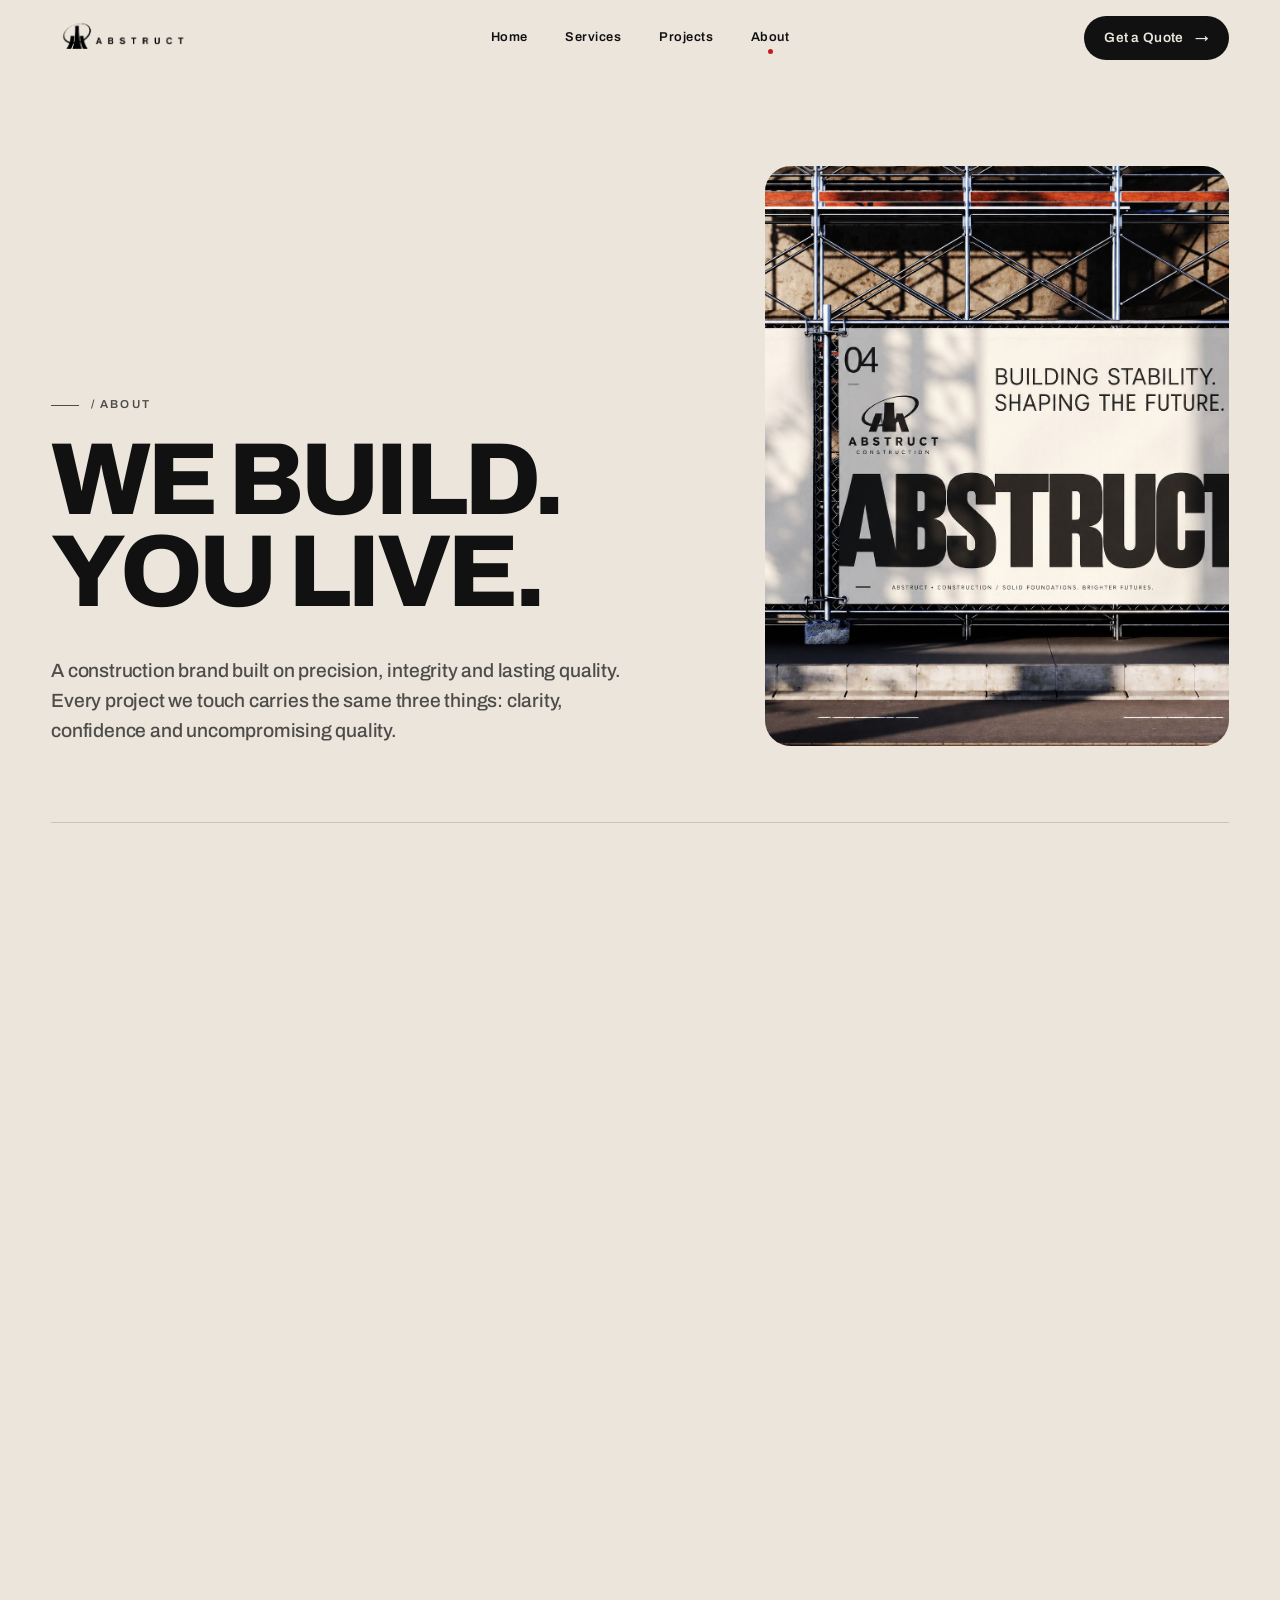
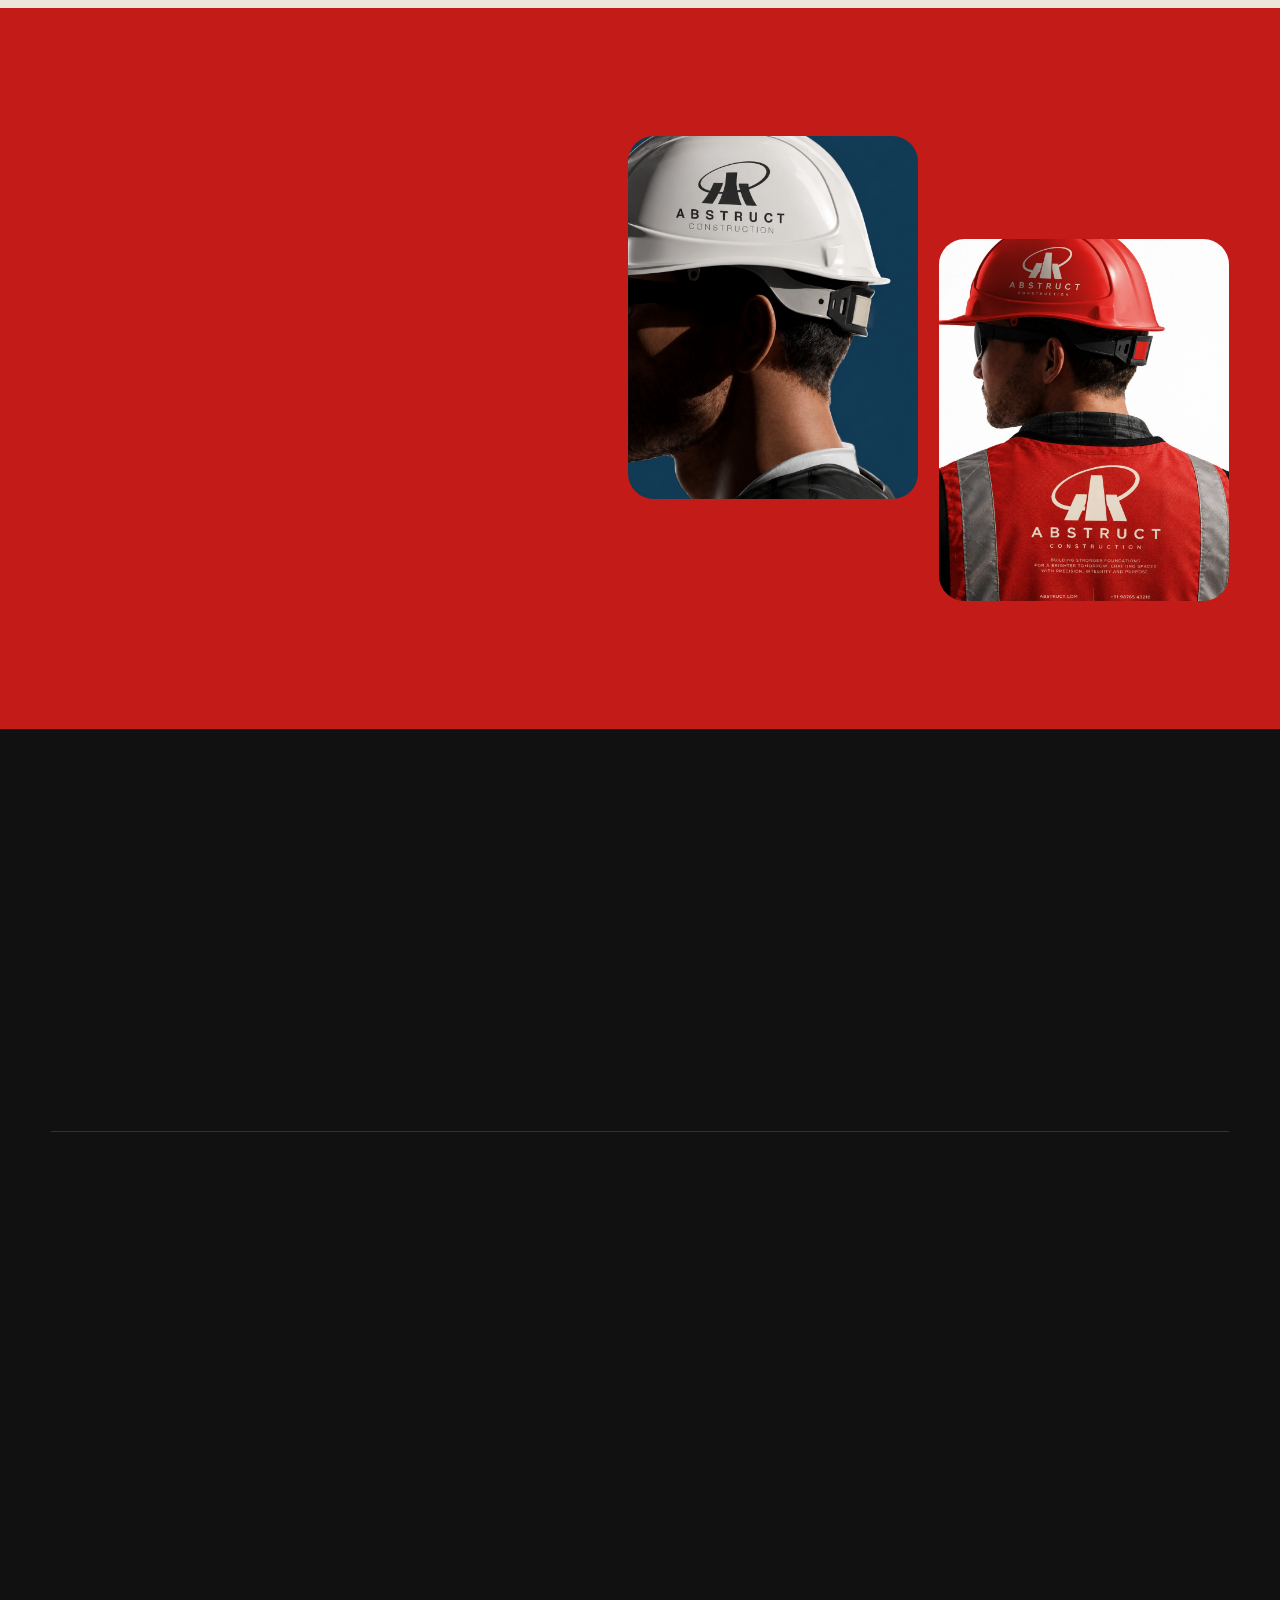
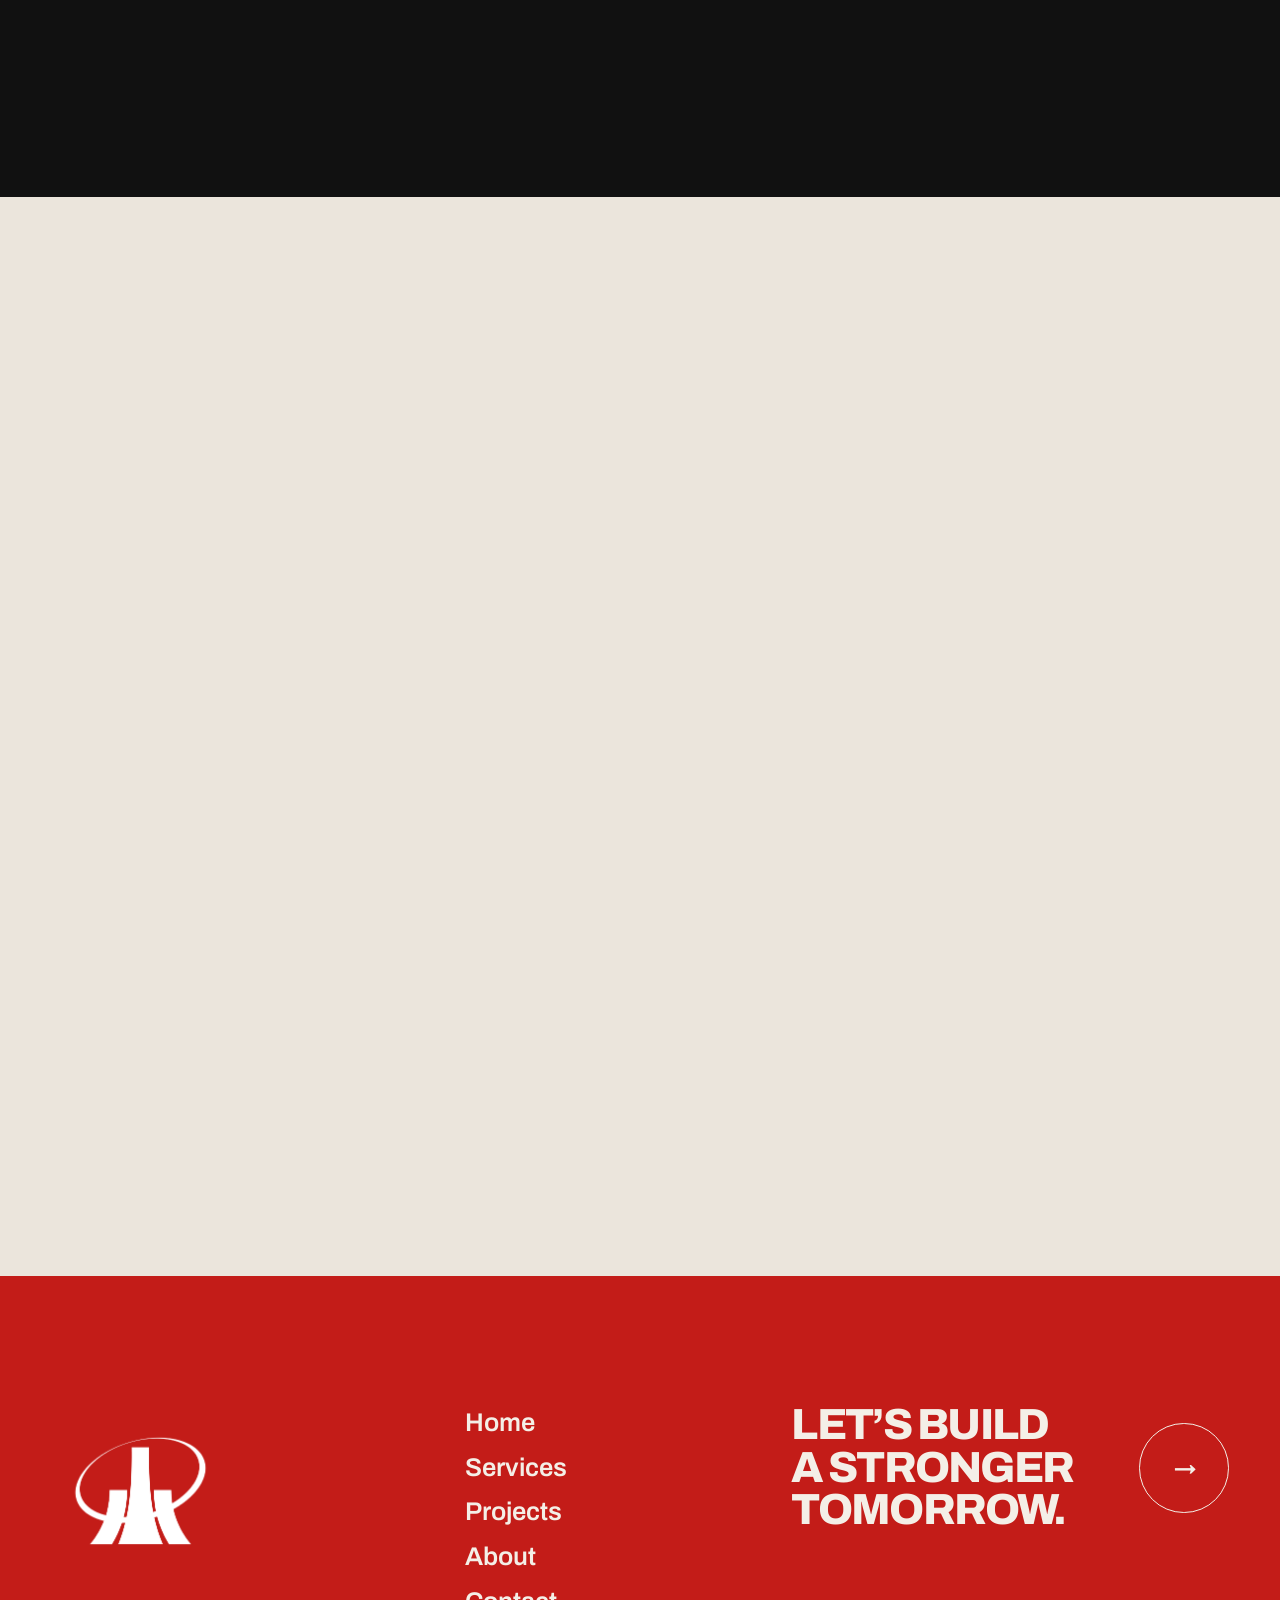
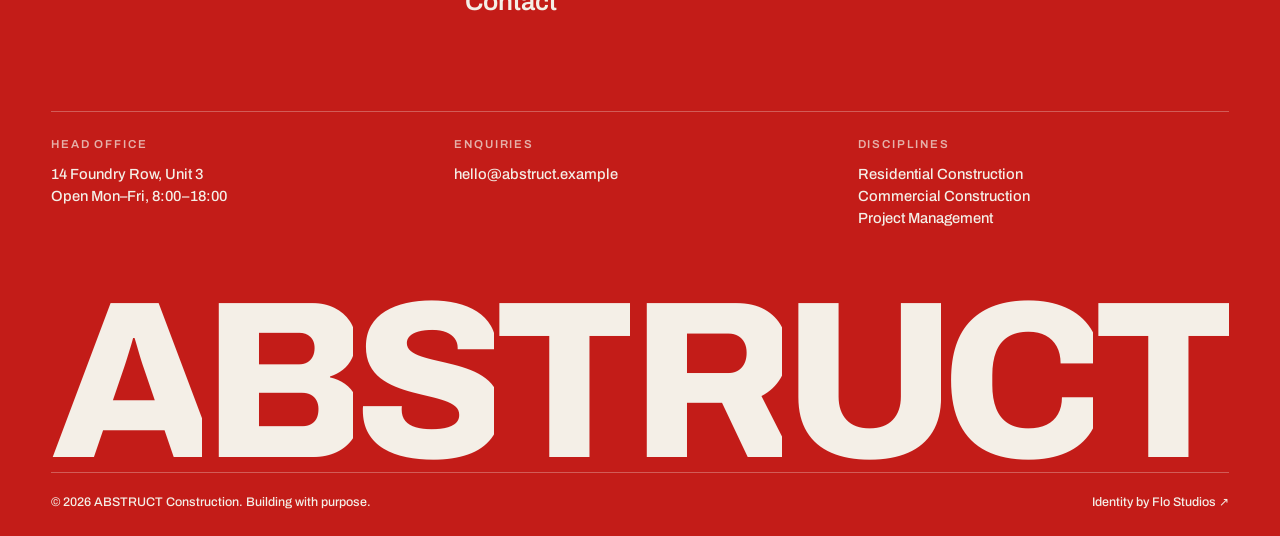
==== about.html @ c3b174a0 "Add ABSTRUCT Construction website Multi-page static site (home, services, projects, about, contact) " ====
<!doctype html>
<html lang="en">
<head>
  <meta charset="utf-8">
  <meta name="viewport" content="width=device-width, initial-scale=1">
  <title>About | ABSTRUCT Construction</title>
  <meta name="description" content="ABSTRUCT is a construction brand built on precision, integrity and lasting quality. We build. You live.">
  <meta name="theme-color" content="#EBE5DC">
  <script>document.documentElement.classList.add('js')</script>
  <link rel="preconnect" href="https://fonts.googleapis.com">
  <link rel="preconnect" href="https://fonts.gstatic.com" crossorigin>
  <link href="https://fonts.googleapis.com/css2?family=Archivo:wdth,wght@62..125,100..900&family=Libre+Caslon+Condensed:wght@400;700&display=swap" rel="stylesheet">
  <link rel="stylesheet" href="css/base.css">
  <link rel="stylesheet" href="css/home.css">
  <link rel="stylesheet" href="css/inner.css">
</head>
<body data-page="about" data-theme="light">
<main id="main">

  <section class="phead" data-theme="light">
    <div class="wrap about-hero__grid">
      <div>
        <p class="label rv">/ About</p>
        <h1 class="display" data-in style="font-size:clamp(3rem,8vw,9.5rem)">
          <span class="ln"><span style="--i:0">We build.</span></span>
          <span class="ln"><span style="--i:1">You live.</span></span>
        </h1>
        <p class="lede rv" style="--d:.35s;margin-top:clamp(1.5rem,3vw,2.5rem);color:var(--ink-2)">A construction brand built on precision, integrity and lasting quality. Every project we touch carries the same three things: clarity, confidence and uncompromising quality.</p>
      </div>
      <figure class="about-hero__fig img-rv"><img src="assets/img/web/billboard.jpg" alt="An ABSTRUCT site hoarding reading Building stability. Shaping the future., in front of scaffolding"></figure>
    </div>
  </section>

  <section data-theme="light" aria-label="ABSTRUCT in numbers" style="padding-bottom:var(--gap)">
    <div class="wrap">
      <ul class="bigstats">
        <li class="rv"><b data-count="15" data-suffix="+">15+</b><span>Years of experience</span></li>
        <li class="rv" style="--d:.1s"><b data-count="250" data-suffix="+">250+</b><span>Projects completed</span></li>
        <li class="rv" style="--d:.2s"><b data-count="98" data-suffix="%">98%</b><span>Client satisfaction</span></li>
      </ul>
    </div>
  </section>

  <section class="sec" data-theme="light" style="padding-top:0" aria-label="Our story">
    <div class="wrap story">
      <div>
        <p class="label rv">Our story</p>
        <p class="big rv" style="--d:.05s">We gave construction an identity as considered as the structures it delivers.</p>
      </div>
      <div class="story__cols">
        <p class="rv lede" style="--d:.1s">ABSTRUCT started on a simple complaint: buildings were being sold on renders and delivered on excuses. We set up to do it the other way round, with fewer promises, written down, and kept.</p>
        <p class="rv" style="--d:.2s">Today we are site managers, engineers and cost planners working across residential, commercial and project management briefs. The structure is the same on every job: a named lead, a weekly look-ahead, and nothing hidden from the client.</p>
        <p class="rv" style="--d:.3s"><a class="btn" href="projects.html">See the work <span class="arr" aria-hidden="true">→</span></a></p>
      </div>
    </div>
  </section>

  <section class="sec" data-theme="red" aria-label="People and safety">
    <div class="wrap ppl">
      <div>
        <p class="label rv">People</p>
        <h2 class="big rv" style="--d:.05s">Red is for being seen.</h2>
        <p class="lede rv" style="--d:.1s">On a site, signal red does one job: it makes people visible. Hard hats, vests and barriers carry the same colour as our brand, because the brand started there.</p>
        <ul class="chips rv" style="--d:.2s;margin-top:1.75rem">
          <li class="chip is-on">Safety equipment</li><li class="chip is-on">Site apparel</li><li class="chip is-on">Campaign posters</li>
        </ul>
      </div>
      <div class="ppl__figs">
        <figure class="img-rv"><img src="assets/img/web/helmet-profile.jpg" alt="White ABSTRUCT hard hat with the black logo, seen in profile" loading="lazy"></figure>
        <figure class="img-rv"><img src="assets/img/web/worker-red-gear.jpg" alt="Red ABSTRUCT hard hat and high-visibility vest with the reversed monogram" loading="lazy"></figure>
      </div>
    </div>
  </section>

  <section class="sec" data-theme="dark" aria-label="Our colours">
    <div class="wrap">
      <div class="sec__head">
        <div class="rv"><p class="idx">/ The look</p><h2 class="big">Ivory, charcoal and one red.</h2></div>
        <div class="sec__side rv" style="--d:.1s"><p>A restrained palette and a single bold accent. Hover a colour.</p></div>
      </div>
      <ul class="pal" id="pal" data-in aria-label="Colour palette"></ul>
    </div>
  </section>

  <section class="sec" data-theme="light" aria-label="How we talk">
    <div class="wrap">
      <p class="label rv">How we talk</p>
      <ul class="lines" id="lines"></ul>
    </div>
  </section>

</main>
<script src="js/core.js"></script>
<script src="js/data.js"></script>
<script src="js/about.js"></script>
</body>
</html>
---- css/base.css ----
/* ABSTRUCT Construction — base: tokens, theme, type, chrome */
@property --ink { syntax: "<color>"; inherits: true; initial-value: #111111; }
@property --bg  { syntax: "<color>"; inherits: true; initial-value: #EBE5DC; }

:root {
  --ivory: #EBE5DC;
  --charcoal: #111111;
  --red: #C31C18;
  --concrete: #8C8B87;
  --paper: #F4EFE7;
  --font: "Archivo", "Helvetica Neue", Arial, sans-serif;
  --serif: "Libre Caslon Condensed", "Instrument Serif", Georgia, serif;
  --spring: cubic-bezier(.16, 1, .3, 1);
  --wipe: cubic-bezier(.76, 0, .24, 1);
  --pad: clamp(1.25rem, 4vw, 3.5rem);
  --gap: clamp(4.5rem, 10vw, 9rem);
  --r: clamp(14px, 2vw, 28px);
  --nav-h: 76px;
}

*, *::before, *::after { box-sizing: border-box; }
html { -webkit-text-size-adjust: 100%; }
body {
  --ink: #111111;
  --bg: #EBE5DC;
  --ink-2: color-mix(in srgb, var(--ink) 72%, transparent);
  --line: color-mix(in srgb, var(--ink) 16%, transparent);
  margin: 0;
  font-family: var(--font);
  font-weight: 500;
  font-size: 1rem;
  line-height: 1.5;
  color: var(--ink);
  background: var(--bg);
  transition: --ink .7s, --bg .7s, background-color .7s, color .7s;
  overflow-x: clip;
  -webkit-font-smoothing: antialiased;
}
body[data-theme="dark"] { --ink: #EBE5DC; --bg: #111111; }
body[data-theme="red"]  { --ink: #F4EFE7; --bg: #C31C18; }
/* every section paints its own theme, so backgrounds change exactly at section edges;
   body[data-theme] only drives the fixed nav and cursor (see core.js) */
section[data-theme], footer[data-theme] {
  background: var(--bg); color: var(--ink);
  --ink-2: color-mix(in srgb, var(--ink) 72%, transparent);
  --line: color-mix(in srgb, var(--ink) 16%, transparent);
}
section[data-theme="light"] { --ink: #111111; --bg: #EBE5DC; }
section[data-theme="dark"]  { --ink: #EBE5DC; --bg: #111111; }
section[data-theme="red"], footer[data-theme="red"] { --ink: #F4EFE7; --bg: #C31C18; }
body.is-locked { overflow: hidden; }

img { display: block; max-width: 100%; }
a { color: inherit; text-decoration: none; }
button { font: inherit; color: inherit; background: none; border: 0; padding: 0; cursor: pointer; }
h1, h2, h3, p, ul, ol, figure, blockquote { margin: 0; }
ul, ol { padding: 0; list-style: none; }

:focus-visible { outline: 2px solid var(--red); outline-offset: 3px; }
body[data-theme="red"] :focus-visible { outline-color: var(--paper); }
::selection { background: var(--red); color: var(--paper); }

.skip { position: fixed; left: 1rem; top: -4rem; z-index: 200; background: var(--charcoal); color: var(--ivory); padding: .75rem 1rem; border-radius: 8px; transition: top .2s; }
.skip:focus { top: 1rem; }
.sr-only { position: absolute; width: 1px; height: 1px; overflow: hidden; clip: rect(0 0 0 0); white-space: nowrap; }

.wrap { width: 100%; max-width: 1600px; margin-inline: auto; padding-inline: var(--pad); }
section { position: relative; }

/* ---------- type ---------- */
.label {
  display: flex; align-items: center; gap: .75rem;
  font-size: .72rem; font-weight: 600; letter-spacing: .18em; text-transform: uppercase;
  color: var(--ink-2); margin-bottom: 1.25rem;
}
.label::before { content: ""; width: 0; height: 1px; background: currentColor; flex: none; transition: width .8s var(--spring) .2s; }
.is-in .label::before, .label.is-in::before { width: 28px; }

.display {
  font-weight: 800; text-transform: uppercase; letter-spacing: -.045em; line-height: .9;
  font-size: clamp(2.6rem, 8.2vw, 8.6rem);
}
.big {
  font-weight: 800; text-transform: uppercase; letter-spacing: -.04em; line-height: 1;
  font-size: clamp(2rem, 5.2vw, 5rem);
}
.lede { font-size: clamp(1.05rem, 1.5vw, 1.35rem); line-height: 1.55; letter-spacing: -.01em; max-width: 52ch; }
.light-wide { font-weight: 300; font-stretch: 125%; letter-spacing: .42em; text-transform: uppercase; }
.idx { font-size: .8rem; font-weight: 600; letter-spacing: .12em; color: var(--ink-2); }

/* line-mask reveal */
.ln { display: block; overflow: hidden; padding-bottom: .09em; margin-bottom: -.09em; }
.ln > span { display: block; }
.js .ln > span { transform: translateY(108%); transition: transform 1.05s var(--spring); transition-delay: calc(var(--i, 0) * .09s); }
.js .is-in .ln > span, .js .ln.is-in > span { transform: none; }

/* fade-up reveal */
.js .rv { opacity: 0; transform: translateY(28px); transition: opacity .9s var(--spring), transform .9s var(--spring); transition-delay: var(--d, 0s); }
.js .rv.is-in { opacity: 1; transform: none; }
.js .img-rv img { transform: scale(1.12); transition: transform 1.8s var(--spring); }
.js .img-rv.is-in img { transform: none; }

/* ---------- buttons ---------- */
.btn {
  display: inline-flex; align-items: center; gap: .7rem; min-height: 52px; padding: 0 1.7rem;
  border-radius: 999px; font-size: .85rem; font-weight: 600; letter-spacing: .02em;
  background: var(--ink); color: var(--bg);
  transition: transform .12s ease-out, background-color .25s, color .25s;
}
.btn .arr { display: inline-block; transition: transform .35s var(--spring); }
.btn:hover, .btn:focus-visible { background: var(--red); color: var(--paper); }
body[data-theme="red"] .btn:hover, body[data-theme="red"] .btn:focus-visible { background: var(--charcoal); color: var(--ivory); }
.btn:hover .arr { transform: translateX(5px); }
.btn:active { transform: scale(.97); }

.circle {
  display: inline-grid; place-items: center; width: 64px; height: 64px; border-radius: 50%;
  background: var(--red); color: var(--paper); font-style: normal; font-size: 1.4rem; flex: none;
  transition: transform .5s var(--spring), background-color .25s;
}
.circle--line { background: transparent; border: 1.5px solid currentColor; color: inherit; }
a:hover > .circle { transform: scale(1.1) rotate(-45deg); }

.link-line { display: inline-block; font-size: .9rem; border-bottom: 1px solid var(--line); padding-bottom: 2px; transition: border-color .25s; }
.link-line:hover { border-color: currentColor; }

/* ---------- nav ---------- */
.nav {
  position: fixed; inset: 0 0 auto 0; z-index: 60; height: var(--nav-h);
  display: grid; grid-template-columns: 1fr auto 1fr; align-items: center; gap: 1rem;
  padding-inline: var(--pad);
  transition: transform .5s var(--spring), background-color .5s, box-shadow .5s;
}
.nav.is-scrolled { background: var(--bg); box-shadow: 0 1px 0 var(--line); }
.nav.is-hidden { transform: translateY(-100%); }
.nav__brand img { height: 46px; width: auto; transition: filter .5s; }
body[data-theme="light"] .nav__brand img { filter: brightness(0); }
body.menu-open .nav__brand img { filter: none; }
.nav__links { display: flex; gap: .35rem; }
.nav__links a {
  position: relative; padding: .5rem 1rem; font-size: .8rem; font-weight: 600; letter-spacing: .04em;
  border-radius: 999px; transition: background-color .25s, color .25s;
}
.nav__links a:hover { background: var(--line); }
.nav__links a[aria-current="page"]::after {
  content: ""; position: absolute; left: 50%; bottom: .1rem; width: 5px; height: 5px; margin-left: -2.5px; border-radius: 50%; background: var(--red);
}
body[data-theme="red"] .nav__links a[aria-current="page"]::after { background: var(--paper); }
.nav__cta { justify-self: end; min-height: 44px; padding: 0 1.25rem; }
.nav__burger { display: none; justify-self: end; width: 48px; height: 48px; position: relative; z-index: 3; }
.nav__burger i { position: absolute; left: 12px; right: 12px; height: 2px; background: var(--ink); transition: transform .5s var(--spring), top .5s var(--spring); }
.nav__burger i:first-child { top: 19px; }
.nav__burger i:last-child { top: 27px; }
body.menu-open .nav__burger i { background: var(--ivory); }
body.menu-open .nav__burger i:first-child { top: 23px; transform: rotate(45deg); }
body.menu-open .nav__burger i:last-child { top: 23px; transform: rotate(-45deg); }

.menu {
  position: fixed; inset: 0; z-index: 55; background: var(--charcoal); color: var(--ivory);
  display: flex; flex-direction: column; justify-content: center; padding: 6rem var(--pad) 3rem;
  clip-path: inset(0 0 100% 0); visibility: hidden; transition: clip-path .7s var(--wipe), visibility 0s .7s;
}
body.menu-open .menu { clip-path: inset(0); visibility: visible; transition: clip-path .7s var(--wipe); }
.menu a { display: block; font-size: clamp(2.6rem, 14vw, 5rem); font-weight: 800; text-transform: uppercase; letter-spacing: -.04em; line-height: 1.02; opacity: 0; transform: translateY(40px); transition: opacity .6s var(--spring), transform .6s var(--spring); }
body.menu-open .menu a { opacity: 1; transform: none; transition-delay: calc(.2s + var(--i) * .07s); }
.menu a[aria-current="page"] { color: var(--red); }
.menu small { margin-top: 2.5rem; font-size: .8rem; letter-spacing: .14em; text-transform: uppercase; color: var(--concrete); }

@media (max-width: 900px) {
  .nav { grid-template-columns: 1fr auto; }
  .nav__links, .nav__cta { display: none; }
  .nav__burger { display: block; }
}

/* ---------- curtain / intro ---------- */
.curtain {
  position: fixed; inset: 0; z-index: 100; background: var(--charcoal); display: grid; place-items: center;
  transform-origin: 50% 0; pointer-events: none;
}
.curtain img { width: min(26vw, 190px); min-width: 110px; opacity: 0; clip-path: inset(100% 0 0); }
.curtain.is-intro img { opacity: 1; animation: mark-in 1.1s var(--spring) .15s forwards; }
.curtain.is-open { transform: scaleY(0); transition: transform .95s var(--wipe); }
.curtain.is-closing { transform-origin: 50% 100%; transform: scaleY(1); transition: transform .55s var(--wipe); pointer-events: all; }
.curtain.is-closing img { opacity: 0; }
.curtain.is-gone { display: none; }
.curtain.is-pre { transform: scaleY(0); transform-origin: 50% 100%; }
@keyframes mark-in { to { clip-path: inset(0); } }
html:not(.js) .curtain { display: none; }

/* ---------- cursor ---------- */
.cursor { position: fixed; left: 0; top: 0; z-index: 90; width: 12px; height: 12px; margin: -6px 0 0 -6px; border-radius: 50%; background: var(--red); pointer-events: none; opacity: 0; transition: width .35s var(--spring), height .35s var(--spring), margin .35s var(--spring), background-color .3s, opacity .3s; display: grid; place-items: center; }
.cursor span { font-size: .66rem; font-weight: 700; letter-spacing: .12em; text-transform: uppercase; color: var(--paper); opacity: 0; transition: opacity .2s; }
.cursor.is-on { opacity: 1; }
.cursor.is-big { width: 84px; height: 84px; margin: -42px 0 0 -42px; }
.cursor.is-big span { opacity: 1; }
body[data-theme="red"] .cursor { background: var(--paper); }
body[data-theme="red"] .cursor span { color: var(--red); }
@media (hover: none), (pointer: coarse) { .cursor { display: none; } }

/* ---------- marquee ---------- */
.marquee { overflow: hidden; padding: clamp(1.25rem, 2.6vw, 2.2rem) 0; border-block: 1px solid var(--line); }
.marquee__skew { transform: skewX(var(--skew, 0deg)); will-change: transform; }
.marquee__track { display: flex; width: max-content; animation: marquee 38s linear infinite; }
.marquee:hover .marquee__track { animation-play-state: paused; }
.marquee__item { display: flex; align-items: center; font-size: clamp(2.2rem, 6.4vw, 6.2rem); font-weight: 800; text-transform: uppercase; letter-spacing: -.045em; line-height: 1; white-space: nowrap; }
.marquee__item:nth-child(even) { font-weight: 300; font-stretch: 125%; }
.marquee__item::after { content: ""; width: .32em; height: .32em; margin-inline: .55em; background: var(--red); flex: none; }
@keyframes marquee { to { transform: translateX(-50%); } }

/* ---------- footer ---------- */
.foot { background: var(--red); color: var(--paper); padding-top: var(--gap); overflow: hidden; }
.foot a:hover { opacity: .75; }
.foot__top { display: grid; grid-template-columns: minmax(0, 4fr) minmax(0, 3fr) minmax(0, 5fr); gap: clamp(2rem, 5vw, 5rem); align-items: start; }
.foot__mark { width: clamp(110px, 14vw, 190px); }
.foot__nav { display: grid; gap: .4rem; font-size: clamp(1.2rem, 2vw, 1.7rem); font-weight: 600; }
.foot__nav a { width: fit-content; transition: transform .4s var(--spring), opacity .25s; }
.foot__nav a:hover { transform: translateX(10px); }
.foot__cta { display: flex; align-items: center; justify-content: space-between; gap: 2rem; font-size: clamp(1.7rem, 3.4vw, 3.2rem); font-weight: 800; text-transform: uppercase; letter-spacing: -.04em; line-height: .98; }
.foot__cta .circle { background: transparent; border: 1.5px solid var(--paper); width: clamp(64px, 7vw, 96px); height: clamp(64px, 7vw, 96px); }
.foot__info { display: grid; grid-template-columns: repeat(3, minmax(0, 1fr)); gap: 2rem; margin-top: clamp(3rem, 7vw, 6rem); padding-top: 1.5rem; border-top: 1px solid color-mix(in srgb, var(--paper) 30%, transparent); font-size: .92rem; }
.foot__info h3 { font-size: .72rem; letter-spacing: .16em; text-transform: uppercase; opacity: .7; margin-bottom: .6rem; font-weight: 600; }
.foot__word { display: flex; justify-content: space-between; margin-top: clamp(2rem, 5vw, 4rem); font-weight: 800; font-size: clamp(3rem, 17.5vw, 20rem); line-height: .8; letter-spacing: -.02em; text-transform: uppercase; user-select: none; }
.foot__word span { display: block; overflow: hidden; }
.foot__word b { display: block; font-weight: inherit; transform: translateY(100%); transition: transform 1.2s var(--spring); transition-delay: calc(var(--i) * .06s); }
.foot__word.is-in b { transform: none; }
.foot__bar { display: flex; flex-wrap: wrap; justify-content: space-between; gap: .75rem 2rem; padding: 1.25rem 0 1.5rem; font-size: .78rem; border-top: 1px solid color-mix(in srgb, var(--paper) 30%, transparent); }
@media (max-width: 900px) {
  .foot__top { grid-template-columns: 1fr; }
  .foot__info { grid-template-columns: 1fr; gap: 1.5rem; }
}

/* ---------- reduced motion ---------- */
@media (prefers-reduced-motion: reduce) {
  body { transition: none; }
  .js .rv, .js .ln > span, .js .img-rv img, .foot__word b { opacity: 1; transform: none; transition: none; }
  .label::before { width: 28px; transition: none; }
  .marquee__track { animation: none; }
  .curtain { display: none; }
  .nav { transition: none; }
}
---- css/home.css ----
/* ABSTRUCT — home */

/* ---------- hero ---------- */
.hero { min-height: 100dvh; padding-top: calc(var(--nav-h) + 1.5rem); display: flex; flex-direction: column; overflow: hidden; }
.hero__grid { flex: 1; display: grid; grid-template-columns: minmax(0, 7fr) minmax(0, 5fr); align-items: center; gap: clamp(1.5rem, 4vw, 4rem); padding-block: 1.5rem 2.5rem; }
.hero__h { font-size: clamp(2.9rem, 6.9vw, 8rem); }
.hero__p { margin-top: clamp(1.5rem, 3vw, 2.5rem); max-width: 34ch; font-size: clamp(1rem, 1.35vw, 1.25rem); line-height: 1.5; color: var(--ink-2); }
.hero__go { display: inline-flex; align-items: center; gap: 1rem; margin-top: clamp(1.5rem, 3vw, 2.5rem); font-size: .9rem; font-weight: 600; }
.hero__go .circle { width: 56px; height: 56px; }
.hero__go:hover .circle { transform: scale(1.1) rotate(-45deg); }
.hero__art { position: relative; align-self: stretch; min-height: 420px; }
.hero__plane { position: absolute; top: 0; left: 6%; right: calc(var(--pad) * -1); height: 64%; background: var(--red); clip-path: polygon(16% 0, 100% 0, 100% 100%, 0 58%); transform-origin: 50% 0; }
.js .hero__plane { transform: scaleY(0); transition: transform 1.3s var(--wipe) .1s; }
.js .hero.is-built .hero__plane { transform: none; }
.hero__art svg { position: absolute; inset: auto 0 0 0; width: 100%; height: 100%; overflow: visible; }
.hero__art .blk { translate: calc(var(--mx, 0) * var(--dep) * 1px) calc(var(--my, 0) * var(--dep) * .55px); }
.js .hero__art .blk { opacity: 0; transform: translateY(70px); transition: opacity .8s var(--spring), transform 1.3s var(--spring); transition-delay: calc(var(--i) * .13s + .35s); }
.js .hero.is-built .hero__art .blk { opacity: 1; transform: none; }
.hero__art .ground { fill: none; }
.hero__tag { position: absolute; right: 0; bottom: 2.2rem; z-index: 2; text-align: right; font-size: .7rem; letter-spacing: .18em; text-transform: uppercase; color: var(--ink-2); }

.stats { display: grid; grid-template-columns: repeat(3, minmax(0, 1fr)); border-top: 1px solid var(--line); }
.stats li { display: flex; align-items: center; gap: .9rem; padding: 1.3rem 0 1.5rem; }
.stats li + li { padding-left: clamp(1rem, 3vw, 3rem); border-left: 1px solid var(--line); }
.stats b { font-size: clamp(2.2rem, 4.4vw, 4rem); font-weight: 800; letter-spacing: -.04em; line-height: 1; font-variant-numeric: tabular-nums; }
.stats span { font-size: .7rem; letter-spacing: .14em; text-transform: uppercase; line-height: 1.35; max-width: 10ch; color: var(--ink-2); }

@media (max-width: 900px) {
  .hero__grid { grid-template-columns: 1fr; }
  .hero__art { min-height: 0; aspect-ratio: 640 / 700; max-height: 70vh; justify-self: center; width: min(100%, 480px); }
  .stats { grid-template-columns: 1fr; }
  .stats li + li { padding-left: 0; border-left: 0; border-top: 1px solid var(--line); }
}

/* ---------- beam (scroll-pinned) ---------- */
.beam { height: 260vh; }
.beam__stick { position: sticky; top: 0; height: 100dvh; display: grid; place-items: center; overflow: hidden; }
.beam__fig { position: relative; width: 100%; aspect-ratio: 1686 / 890; max-height: 100dvh; max-width: calc(100dvh * 1686 / 890); }
.layer { position: absolute; inset: 0; display: block; opacity: 0; will-change: transform, opacity; }
.layer img { width: 100%; height: 100%; }
.layer--rope { transform-origin: 56% 4.9%; }
.beam__fig.hit { animation: shake .45s ease-out; }
@keyframes shake { 0% { translate: 0; } 15% { translate: -.5% .6%; } 35% { translate: .45% -.4%; } 60% { translate: -.25% .25%; } to { translate: 0; } }
.spark { position: absolute; width: 0; height: 0; pointer-events: none; }
.spark--l { top: 75.3%; left: 41%; }
.spark--r { top: 77.2%; left: 67.8%; }
.spark i { position: absolute; top: 0; left: 0; width: clamp(16px, 3.2vw, 52px); height: 4px; border-radius: 2px; background: #F4EFE7; transform-origin: 0; opacity: 0; box-shadow: 0 0 0 1px rgba(17, 17, 17, .12); }
.beam__fig.hit .spark i { animation: spark .75s cubic-bezier(.1, .8, .3, 1) forwards; }
@keyframes spark { 0% { opacity: 1; transform: rotate(var(--a)) translateX(0) scaleX(.3); } 70% { opacity: 1; } to { opacity: 0; transform: rotate(var(--a)) translateX(clamp(24px, 5vw, 84px)) scaleX(1); } }
.beam__cap { position: absolute; left: var(--pad); right: var(--pad); bottom: clamp(1rem, 3vw, 2rem); display: flex; justify-content: space-between; font-size: .7rem; letter-spacing: .18em; text-transform: uppercase; color: var(--ink-2); pointer-events: none; }
.beam__bar { display: inline-block; width: 80px; height: 1px; background: var(--line); position: relative; vertical-align: middle; margin-left: .75rem; }
.beam__bar::after { content: ""; position: absolute; inset: 0; background: var(--red); transform-origin: 0; transform: scaleX(var(--p, 0)); }

/* ---------- section heads ---------- */
.sec { padding-block: var(--gap); }
.sec__head { display: grid; grid-template-columns: minmax(0, 7fr) minmax(0, 5fr); gap: 2rem; align-items: end; padding-bottom: 1.5rem; border-bottom: 1px solid var(--line); margin-bottom: clamp(2rem, 4vw, 3.5rem); }
.sec__head .big { font-size: clamp(2.4rem, 6vw, 5.6rem); }
.sec__side { display: flex; align-items: flex-end; justify-content: space-between; gap: 2rem; }
.sec__side p { max-width: 30ch; color: var(--ink-2); }
@media (max-width: 900px) { .sec__head { grid-template-columns: 1fr; } .sec__side { flex-wrap: wrap; align-items: flex-start; } }

/* ---------- services strip (expanding panels) ---------- */
.svc { display: flex; height: clamp(440px, 54vw, 700px); gap: 0; }
.svc__p {
  position: relative; flex: 1 1 0; min-width: 0; overflow: hidden; color: #F4EFE7; background: var(--charcoal); cursor: pointer;
  display: flex; flex-direction: column; justify-content: space-between; padding: 1.4rem 1.4rem 1.6rem; outline-offset: -3px;
  transition: flex-grow .9s var(--spring), clip-path 1s var(--spring) calc(var(--i) * .12s);
}
.js .svc__p { clip-path: inset(100% 0 0); }
.js .svc.is-in .svc__p { clip-path: inset(0); }
.svc__p.is-active { flex-grow: 2.6; }
.svc__p img { position: absolute; inset: 0; width: 100%; height: 100%; object-fit: cover; transform: scale(1.08); filter: grayscale(.85) contrast(1.05); transition: transform 1.4s var(--spring), filter .8s; }
.svc__p.is-active img { transform: none; filter: grayscale(0) contrast(1); }
.svc__p::before { content: ""; position: absolute; inset: 0; z-index: 1; background: rgba(17, 17, 17, .42); transition: background-color .8s; }
.svc__p.is-active::before { background: rgba(17, 17, 17, .22); }
.svc__p > *:not(img) { position: relative; z-index: 2; }
.svc__p > .svc__link { position: absolute; inset: 0; z-index: 3; }
.svc__top { display: flex; justify-content: space-between; align-items: flex-start; }
.svc__no { font-size: .8rem; font-weight: 600; letter-spacing: .14em; }
.svc__top .circle { width: 48px; height: 48px; font-size: 1.1rem; opacity: 0; transform: scale(.6); transition: opacity .4s, transform .6s var(--spring); }
.svc__p.is-active .svc__top .circle { opacity: 1; transform: none; transition-delay: .25s; }
.svc__p h3 { font-size: clamp(1.15rem, 2vw, 1.8rem); font-weight: 800; text-transform: uppercase; letter-spacing: -.035em; line-height: 1; max-width: 12ch; transition: font-size .6s var(--spring); }
.svc__p.is-active h3 { font-size: clamp(1.6rem, 3.2vw, 3rem); }
.svc__p p { max-width: 34ch; font-size: .95rem; line-height: 1.45; margin-top: .9rem; max-height: 0; opacity: 0; overflow: hidden; transition: opacity .4s, max-height .6s var(--spring); }
.svc__p.is-active p { max-height: 8rem; opacity: .95; transition-delay: .25s; }
.svc__p::after { content: ""; position: absolute; z-index: 2; top: -20%; bottom: -20%; left: -60%; width: 40%; background: rgba(255, 255, 255, .22); transform: skewX(-18deg); opacity: 0; pointer-events: none; }
.svc__p.is-active::after { animation: sweep 1.6s .25s forwards; }
@keyframes sweep { 0% { opacity: 1; left: -60%; } 100% { opacity: 1; left: 130%; } }
@media (max-width: 900px) {
  .svc { flex-direction: column; height: auto; }
  .svc__p { flex: none; min-height: 120px; transition: min-height .8s var(--spring), clip-path 1s var(--spring) calc(var(--i) * .12s); }
  .svc__p.is-active { min-height: 380px; }
}

/* ---------- featured projects (rows + cursor peek) ---------- */
.plist { border-top: 1px solid var(--line); }
.plist li { border-bottom: 1px solid var(--line); }
.plist a { display: grid; grid-template-columns: 3rem minmax(0, 1fr) 11rem 5rem 3rem; align-items: center; gap: 1rem; padding: clamp(1rem, 2vw, 1.6rem) 0; transition: padding .5s var(--spring), color .3s; }
.plist h3 { font-size: clamp(1.7rem, 4.6vw, 4.4rem); font-weight: 800; text-transform: uppercase; letter-spacing: -.045em; line-height: 1; }
.plist__t, .plist__y { font-size: .72rem; letter-spacing: .14em; text-transform: uppercase; color: var(--ink-2); }
.plist .arr { font-style: normal; font-size: 1.6rem; justify-self: end; transition: transform .5s var(--spring), color .3s; }
.plist a:hover { padding-left: clamp(.75rem, 2vw, 2rem); }
.plist a:hover .arr { transform: translateX(6px) rotate(-45deg); color: var(--red); }
.plist:hover a:not(:hover) { color: color-mix(in srgb, var(--ink) 38%, transparent); }
.peek { position: fixed; left: 0; top: 0; z-index: 70; width: clamp(240px, 22vw, 340px); aspect-ratio: 1 / .92; pointer-events: none; background: var(--ivory); border-radius: 6px; overflow: hidden; opacity: 0; scale: .8; transition: opacity .3s, scale .5s var(--spring); box-shadow: 0 30px 60px rgba(0, 0, 0, .35); }
.peek.is-on { opacity: 1; scale: 1; }
.peek__i { position: absolute; inset: 0; opacity: 0; transition: opacity .25s; }
.peek__i.is-on { opacity: 1; }
.peek svg { width: 100%; height: 100%; }
@media (max-width: 900px) {
  .plist a { grid-template-columns: 2rem minmax(0, 1fr) 2rem; }
  .plist__t, .plist__y { display: none; }
}
@media (hover: none) { .peek { display: none; } }

/* ---------- monogram + values (red plane) ---------- */
.pillars { padding-block: var(--gap); }
.pillars__grid { display: grid; grid-template-columns: minmax(0, 5fr) minmax(0, 6fr); gap: clamp(2rem, 6vw, 7rem); align-items: center; }
.mono { position: relative; width: 100%; max-width: 560px; aspect-ratio: 1441 / 1287; justify-self: center; }
.mono img { position: absolute; inset: 0; width: 100%; height: 100%; clip-path: inset(var(--y, 0%) var(--r, 0%) 0 var(--l, 0%)); transition: clip-path 1.5s var(--spring) var(--dl, 0s); }
.js .mono img { --y: 100%; }
.js .mono.is-in img { --y: 0%; }
.mono img:nth-child(1) { --l: 0%; --r: 62%; --dl: .55s; }
.mono img:nth-child(2) { --l: 38%; --r: 38%; --dl: .15s; }
.mono img:nth-child(3) { --l: 62%; --r: 0%; --dl: .95s; }
.pillars .big { margin-bottom: clamp(1.5rem, 3vw, 2.5rem); }
.vals li { display: grid; grid-template-columns: 3rem minmax(0, 1fr); gap: 1rem; padding: 1.3rem 0; border-top: 1px solid var(--line); }
.vals li:last-child { border-bottom: 1px solid var(--line); }
.vals h3 { font-size: clamp(1.2rem, 2vw, 1.7rem); font-weight: 800; text-transform: uppercase; letter-spacing: -.03em; line-height: 1.05; }
.vals p { margin-top: .5rem; max-width: 46ch; color: var(--ink-2); }
@media (max-width: 900px) { .pillars__grid { grid-template-columns: 1fr; } .mono { max-width: 340px; } }

/* ---------- quote ---------- */
.quote { padding-block: calc(var(--gap) * 1.3); text-align: center; }
.quote blockquote { font-family: var(--serif); font-weight: 400; letter-spacing: -.02em; line-height: 1.05; font-size: clamp(2.4rem, 7vw, 6.6rem); text-wrap: balance; }
.quote .btn { margin-top: clamp(1.5rem, 3.5vw, 2.5rem); }

@media (prefers-reduced-motion: reduce) {
  .js .hero__plane, .js .hero__art .blk { transform: none; transition: none; opacity: 1; }
  .js .svc__p { clip-path: none; }
  .js .mono img { --y: 0%; transition: none; }
  .beam { height: auto; }
  .beam__stick { position: static; height: auto; padding: 2rem 0; }
  .beam__fig.hit { animation: none; }
  .spark, .beam__cap { display: none; }
  .svc__p::after { animation: none; }
}

@media (max-width: 700px) {
  .beam__fig { width: 190%; max-width: none; flex: none; }
  .beam__stick { justify-items: center; }
}
---- css/inner.css ----
/* ABSTRUCT — inner pages: services, projects, about, contact */

.phead { padding: calc(var(--nav-h) + clamp(2.5rem, 7vw, 6rem)) 0 clamp(2.5rem, 6vw, 5rem); }
.phead__grid { display: grid; grid-template-columns: minmax(0, 8fr) minmax(0, 4fr); gap: 2rem; align-items: end; }
.phead .display { font-size: clamp(3rem, 9vw, 10rem); }
.phead__side { display: grid; gap: 1.5rem; justify-items: start; color: var(--ink-2); }
.phead__side p { max-width: 32ch; font-size: 1.05rem; }
@media (max-width: 900px) { .phead__grid { grid-template-columns: 1fr; } }

.chips { display: flex; flex-wrap: wrap; gap: .5rem; }
.chip { display: inline-flex; align-items: center; gap: .5rem; min-height: 44px; padding: 0 1.1rem; border-radius: 999px; border: 1px solid var(--line); font-size: .8rem; font-weight: 600; letter-spacing: .03em; transition: background-color .25s, color .25s, border-color .25s; }
.chip:hover { border-color: currentColor; }
.chip[aria-pressed="true"], .chip.is-on { background: var(--ink); color: var(--bg); border-color: var(--ink); }
.chip sup { font-size: .62rem; opacity: .6; }

/* ---------- services: stacked sticky panels ---------- */
.spanel {
  --ink: #111111; --bg: #EBE5DC;
  --ink-2: color-mix(in srgb, var(--ink) 72%, transparent); --line: color-mix(in srgb, var(--ink) 16%, transparent);
  background: var(--bg); color: var(--ink); min-height: 100dvh; display: flex; align-items: center;
  padding-block: calc(var(--nav-h) + 1rem) 3rem; overflow: hidden;
}
.spanel--dark { --ink: #EBE5DC; --bg: #111111; }
.spanel--red { --ink: #F4EFE7; --bg: #C31C18; }
@media (min-width: 901px) { .spanel { position: sticky; top: 0; } }
.spanel__in { width: 100%; transform-origin: 50% 0; will-change: transform, filter; }
.spanel__grid { display: grid; grid-template-columns: minmax(0, 6fr) minmax(0, 5fr); gap: clamp(2rem, 6vw, 7rem); align-items: center; }
.spanel h2 { font-size: clamp(2.6rem, 5.6vw, 6.4rem); margin-bottom: clamp(1rem, 2vw, 1.75rem); }
.spanel__long { max-width: 48ch; color: var(--ink-2); }
.caps { margin-top: clamp(1.25rem, 3vw, 2.25rem); }
.caps li { display: flex; align-items: baseline; justify-content: space-between; gap: 1rem; padding: .8rem 0; border-top: 1px solid var(--line); font-weight: 600; transition: padding .4s var(--spring); }
.caps li:last-child { border-bottom: 1px solid var(--line); }
.caps li::after { content: "→"; opacity: .5; transition: transform .4s var(--spring), opacity .3s; }
.caps li:hover { padding-left: .75rem; }
.caps li:hover::after { transform: translateX(-4px); opacity: 1; }
.spanel .btn { margin-top: clamp(1.5rem, 3vw, 2.25rem); }
.spanel--red .btn:hover { background: var(--charcoal); color: var(--ivory); }
.spanel__fig { position: relative; aspect-ratio: 4 / 5; max-height: 74vh; width: 100%; justify-self: end; overflow: hidden; border-radius: var(--r); background: color-mix(in srgb, var(--ink) 10%, transparent); }
.spanel__fig img { width: 100%; height: 100%; object-fit: cover; }
.spanel__no { position: absolute; left: 1rem; top: 1rem; z-index: 2; padding: .35rem .8rem; border-radius: 999px; background: var(--bg); color: var(--ink); font-size: .72rem; font-weight: 700; letter-spacing: .14em; }
@media (max-width: 900px) {
  .spanel { min-height: 0; padding-block: 4rem; }
  .spanel__grid { grid-template-columns: 1fr; }
  .spanel__fig { order: -1; aspect-ratio: 4 / 3; justify-self: stretch; }
}

/* process */
.steps { display: grid; grid-template-columns: repeat(3, minmax(0, 1fr)); gap: 0; border-top: 1px solid var(--line); position: relative; }
.steps::before { content: ""; position: absolute; left: 0; right: 0; top: -1px; height: 2px; background: var(--red); transform-origin: 0; transform: scaleX(0); transition: transform 1.6s var(--wipe) .2s; }
.steps.is-in::before { transform: scaleX(1); }
.step { padding: clamp(1.25rem, 3vw, 2.5rem) clamp(1rem, 2.5vw, 2.5rem) clamp(1.5rem, 3vw, 3rem) 0; }
.step + .step { padding-left: clamp(1rem, 2.5vw, 2.5rem); border-left: 1px solid var(--line); }
.step h3 { font-size: clamp(2.2rem, 5vw, 5rem); font-weight: 800; text-transform: uppercase; letter-spacing: -.045em; line-height: .95; margin: .8rem 0 1rem; }
.step p { color: var(--ink-2); max-width: 36ch; }
@media (max-width: 900px) { .steps { grid-template-columns: 1fr; } .step + .step { padding-left: 0; border-left: 0; border-top: 1px solid var(--line); } }

/* faq */
.faq { border-top: 1px solid var(--line); }
.faq__q { width: 100%; display: flex; justify-content: space-between; align-items: center; gap: 2rem; text-align: left; padding: 1.4rem 0; font-size: clamp(1.1rem, 2vw, 1.6rem); font-weight: 700; letter-spacing: -.02em; border-bottom: 1px solid var(--line); }
.faq__q i { position: relative; width: 22px; height: 22px; flex: none; }
.faq__q i::before, .faq__q i::after { content: ""; position: absolute; left: 0; right: 0; top: 10px; height: 2px; background: currentColor; transition: transform .5s var(--spring); }
.faq__q i::after { transform: rotate(90deg); }
.faq__item.is-open .faq__q i::after { transform: rotate(0); }
.faq__a { display: grid; grid-template-rows: 0fr; transition: grid-template-rows .55s var(--spring); }
.faq__item.is-open .faq__a { grid-template-rows: 1fr; }
.faq__a > div { overflow: hidden; }
.faq__a p { padding: 1.1rem 0 1.6rem; max-width: 62ch; color: var(--ink-2); border-bottom: 1px solid var(--line); }

/* ---------- projects ---------- */
.pfilter { display: flex; justify-content: space-between; align-items: center; gap: 1rem; flex-wrap: wrap; padding-bottom: 1.5rem; border-bottom: 1px solid var(--line); margin-bottom: clamp(1.5rem, 3vw, 2.5rem); }
.pfilter__count { font-size: .75rem; letter-spacing: .14em; text-transform: uppercase; color: var(--ink-2); font-variant-numeric: tabular-nums; }
.pgrid { display: grid; grid-template-columns: repeat(2, minmax(0, 1fr)); gap: clamp(1.5rem, 3vw, 3rem) clamp(1rem, 2.4vw, 2.5rem); padding-bottom: var(--gap); }
.pcard { display: block; width: 100%; text-align: left; transition: opacity .6s var(--spring), transform .8s var(--spring); transition-delay: var(--d, 0s); }
.js .pcard { opacity: 0; transform: translateY(28px); }
.js .pcard.is-in { opacity: 1; transform: none; }
.js .pcard.is-out { opacity: 0; transform: scale(.96) translateY(12px); pointer-events: none; transition-delay: 0s; }
.pcard.is-off { margin-top: clamp(0rem, 6vw, 6rem); }
.pcard__art { position: relative; overflow: hidden; border-radius: var(--r); aspect-ratio: 640 / 560; background: var(--ivory); isolation: isolate; box-shadow: inset 0 0 0 1px var(--line); }
.pcard__art::after, .stage::after { content: ""; position: absolute; inset: 0; z-index: 3; pointer-events: none; opacity: .22; mix-blend-mode: multiply; background-image: url("data:image/svg+xml;utf8,<svg xmlns='http://www.w3.org/2000/svg' width='180' height='180'><filter id='n'><feTurbulence type='fractalNoise' baseFrequency='.85' numOctaves='2' stitchTiles='stitch'/><feColorMatrix values='0 0 0 0 0 0 0 0 0 0 0 0 0 0 0 0 0 0 .55 0'/></filter><rect width='100%' height='100%' filter='url(%23n)'/></svg>"); }
.pcard__art svg, .stage svg { position: absolute; inset: 0; width: 100%; height: 100%; }
.pcard__render { position: absolute; inset: 0; transition: transform 1.2s var(--spring); }
.pcard:hover .pcard__render { transform: scale(1.04); }
.pcard__bp { position: absolute; inset: 0; z-index: 2; background: var(--charcoal); background-image: linear-gradient(rgba(235, 229, 220, .07) 1px, transparent 1px), linear-gradient(90deg, rgba(235, 229, 220, .07) 1px, transparent 1px); background-size: 32px 32px; clip-path: inset(0 100% 0 0); transition: clip-path .9s var(--wipe); }
.pcard:hover .pcard__bp, .pcard:focus-visible .pcard__bp { clip-path: inset(0); }
.pcard__no { position: absolute; left: 1rem; top: 1rem; z-index: 4; font-size: .72rem; font-weight: 700; letter-spacing: .14em; padding: .35rem .75rem; border-radius: 999px; background: var(--charcoal); color: var(--ivory); }
.pcard__meta { display: flex; align-items: baseline; justify-content: space-between; gap: 1rem; padding-top: 1rem; }
.pcard__meta h3 { font-size: clamp(1.4rem, 2.6vw, 2.4rem); font-weight: 800; text-transform: uppercase; letter-spacing: -.04em; line-height: 1; }
.pcard__meta span { font-size: .72rem; letter-spacing: .14em; text-transform: uppercase; color: var(--ink-2); white-space: nowrap; }
.pcard__sub { color: var(--ink-2); font-size: .92rem; margin-top: .3rem; }
@media (max-width: 760px) { .pgrid { grid-template-columns: 1fr; } .pcard.is-off { margin-top: 0; } }

/* blueprint draw */
.art--blue { color: var(--ivory); }
.art--blue path { stroke-dasharray: 1; stroke-dashoffset: 1; }
.art--blue .bp-plane { fill: none; stroke: var(--red); stroke-width: 2; stroke-dasharray: .02 .012; stroke-dashoffset: 0; opacity: 0; }
.art--blue .dim-t { fill: var(--ivory); font: 600 11px var(--font); letter-spacing: .14em; text-transform: uppercase; opacity: 0; }
.is-draw .art--blue path { animation: draw 1.3s cubic-bezier(.5, 0, .2, 1) forwards; animation-delay: calc(var(--i, 0) * 28ms); }
.is-draw .art--blue .bp-plane { animation: fadein .8s .1s forwards; }
.is-draw .art--blue .dim-t { animation: fadein .6s 1.2s forwards; }
@keyframes draw { to { stroke-dashoffset: 0; } }
@keyframes fadein { to { opacity: 1; } }

/* dossier overlay */
.dossier { position: fixed; inset: 0; z-index: 80; background: var(--charcoal); color: var(--ivory); --ink: #EBE5DC; --ink-2: rgba(235, 229, 220, .72); --line: rgba(235, 229, 220, .16); overflow-y: auto; clip-path: inset(0 0 100% 0); visibility: hidden; transition: clip-path .8s var(--wipe), visibility 0s .8s; overscroll-behavior: contain; }
.dossier.is-open { clip-path: inset(0); visibility: visible; transition: clip-path .8s var(--wipe); }
.dossier__grid { min-height: 100%; display: grid; grid-template-columns: minmax(0, 7fr) minmax(0, 5fr); }
.stage { position: sticky; top: 0; height: 100dvh; align-self: start; min-height: 60vh; background: var(--ivory); overflow: hidden; isolation: isolate; }
.stage__render, .stage__bp { position: absolute; inset: 0; }
.stage__bp { z-index: 2; background: var(--charcoal); background-image: linear-gradient(rgba(235, 229, 220, .07) 1px, transparent 1px), linear-gradient(90deg, rgba(235, 229, 220, .07) 1px, transparent 1px); background-size: 40px 40px; clip-path: inset(0 0 0 100%); transition: clip-path 1s var(--wipe); }
.stage[data-mode="blueprint"] .stage__bp { clip-path: inset(0); }
.stage svg { padding: clamp(1rem, 4vw, 4rem); }
.stage__scan { position: absolute; top: 0; bottom: 0; width: 2px; background: var(--red); z-index: 4; right: 0; transform: translateX(0); opacity: 0; transition: transform 1s var(--wipe), opacity .2s; }
.stage[data-mode="blueprint"] .stage__scan { transform: translateX(-9999px); }
.mode { position: absolute; left: 1.25rem; bottom: 1.25rem; z-index: 5; display: flex; padding: 4px; border-radius: 999px; background: var(--charcoal); }
.mode button { min-height: 40px; padding: 0 1.1rem; border-radius: 999px; font-size: .75rem; font-weight: 700; letter-spacing: .1em; text-transform: uppercase; color: var(--ivory); transition: background-color .3s, color .3s; }
.mode button[aria-pressed="true"] { background: var(--ivory); color: var(--charcoal); }
.dossier__info { padding: 1.5rem var(--pad) 2rem; display: flex; flex-direction: column; gap: 1.25rem; }
.dossier__top { display: flex; justify-content: space-between; align-items: center; gap: 1rem; }
.dossier__x { width: 52px; height: 52px; border-radius: 50%; border: 1.5px solid var(--ivory); display: grid; place-items: center; font-size: 1.3rem; transition: background-color .25s, color .25s, transform .5s var(--spring); }
.dossier__x:hover { background: var(--ivory); color: var(--charcoal); transform: rotate(90deg); }
.dossier h2 { font-size: clamp(2.2rem, 4.2vw, 4.4rem); }
.dossier__type { font-size: .75rem; letter-spacing: .16em; text-transform: uppercase; color: var(--ink-2); }
.dossier__sum { color: var(--ink-2); max-width: 46ch; }
.facts { border-top: 1px solid var(--line); }
.facts div { display: flex; justify-content: space-between; gap: 1rem; padding: .85rem 0; border-bottom: 1px solid var(--line); }
.facts dt { font-size: .72rem; letter-spacing: .16em; text-transform: uppercase; color: var(--ink-2); }
.facts dd { margin: 0; font-weight: 600; text-align: right; }
.trio { display: grid; grid-template-columns: repeat(3, minmax(0, 1fr)); gap: 1rem; }
.trio b { display: block; font-size: clamp(1.6rem, 3vw, 2.6rem); font-weight: 800; letter-spacing: -.04em; line-height: 1; font-variant-numeric: tabular-nums; }
.trio span { font-size: .7rem; letter-spacing: .12em; text-transform: uppercase; color: var(--ink-2); }
.dossier__nav { margin-top: auto; display: flex; gap: .75rem; flex-wrap: wrap; }
.dossier .btn { background: var(--ivory); color: var(--charcoal); }
.dossier .btn:hover { background: var(--red); color: var(--paper); }
.dossier .btn--ghost { background: transparent; color: var(--ivory); border: 1.5px solid var(--ivory); }
.dossier .btn--ghost:hover { background: var(--ivory); color: var(--charcoal); }
.dossier__in { opacity: 0; transform: translateY(24px); transition: opacity .6s var(--spring), transform .8s var(--spring); transition-delay: calc(.35s + var(--k, 0) * .07s); }
.dossier.is-open .dossier__in { opacity: 1; transform: none; }
@media (max-width: 900px) { .dossier__grid { grid-template-columns: 1fr; } .stage { position: relative; height: auto; min-height: 0; aspect-ratio: 640 / 560; } .dossier__info { padding-top: 2rem; } }

/* ---------- about ---------- */
.about-hero__grid { display: grid; grid-template-columns: minmax(0, 7fr) minmax(0, 5fr); gap: clamp(2rem, 5vw, 6rem); align-items: end; }
.about-hero__fig { aspect-ratio: 4 / 5; overflow: hidden; border-radius: var(--r); max-height: 78vh; justify-self: end; width: 100%; }
.about-hero__fig img { width: 100%; height: 100%; object-fit: cover; object-position: 50% 40%; }
.bigstats { display: grid; grid-template-columns: repeat(3, minmax(0, 1fr)); border-top: 1px solid var(--line); }
.bigstats li { padding: clamp(1.5rem, 3vw, 3rem) 0; }
.bigstats li + li { padding-left: clamp(1rem, 3vw, 3rem); border-left: 1px solid var(--line); }
.bigstats b { display: block; font-size: clamp(3.4rem, 10vw, 10rem); font-weight: 800; letter-spacing: -.05em; line-height: .9; font-variant-numeric: tabular-nums; }
.bigstats span { display: block; margin-top: .8rem; font-size: .72rem; letter-spacing: .16em; text-transform: uppercase; color: var(--ink-2); }
@media (max-width: 900px) { .about-hero__grid { grid-template-columns: 1fr; } .about-hero__fig { aspect-ratio: 4 / 3; justify-self: stretch; } .bigstats { grid-template-columns: 1fr; } .bigstats li + li { padding-left: 0; border-left: 0; border-top: 1px solid var(--line); } }

.story { display: grid; grid-template-columns: minmax(0, 6fr) minmax(0, 5fr); gap: clamp(2rem, 6vw, 7rem); }
.story .big { font-size: clamp(1.8rem, 3.8vw, 3.6rem); text-transform: none; letter-spacing: -.035em; font-weight: 700; line-height: 1.08; }
.story__cols { display: grid; gap: 1.25rem; color: var(--ink-2); align-content: start; }
@media (max-width: 900px) { .story { grid-template-columns: 1fr; } }

.ppl { display: grid; grid-template-columns: minmax(0, 5fr) minmax(0, 6fr); gap: clamp(2rem, 6vw, 7rem); align-items: center; }
.ppl .big { margin-bottom: 1.5rem; }
.ppl p.lede { color: var(--ink-2); }
.ppl__figs { display: grid; grid-template-columns: repeat(2, minmax(0, 1fr)); gap: clamp(.75rem, 1.6vw, 1.5rem); align-items: start; }
.ppl__figs figure { overflow: hidden; border-radius: var(--r); aspect-ratio: 4 / 5; }
.ppl__figs figure:nth-child(2) { margin-top: clamp(2rem, 8vw, 7rem); }
.ppl__figs img { width: 100%; height: 100%; object-fit: cover; }
@media (max-width: 900px) { .ppl { grid-template-columns: 1fr; } }

/* palette strip (from the case study) */
.pal { display: flex; height: clamp(320px, 38vw, 500px); overflow: hidden; }
.pal li { position: relative; flex: 1 1 0; min-width: 0; background: var(--sw); color: var(--pi); display: flex; flex-direction: column; gap: 1rem; padding: 1.25rem 1.25rem 4.5rem; cursor: pointer; outline: none; overflow: hidden; transition: flex-grow .9s var(--spring), clip-path 1s var(--spring) calc(var(--i) * .12s); }
.js .pal li { clip-path: inset(100% 0 0); }
.js .pal.is-in li { clip-path: inset(0); }
.pal li.is-active { flex-grow: 2.6; }
.pal li:focus-visible { outline: 3px solid var(--paper); outline-offset: -6px; }
.pal li::after { content: ""; position: absolute; top: -20%; bottom: -20%; left: -60%; width: 40%; background: linear-gradient(100deg, transparent, rgba(255, 255, 255, .22), transparent); transform: skewX(-18deg); opacity: 0; pointer-events: none; }
.pal li.is-active::after { animation: sweep 1.6s .25s forwards; }
.pal__no { font-size: .72rem; letter-spacing: .18em; opacity: .7; position: relative; z-index: 1; }
.pal b { font-size: 1.15rem; font-weight: 700; white-space: nowrap; position: relative; z-index: 1; }
.pal__hex { margin-top: auto; font-size: clamp(1rem, 2vw, 1.6rem); font-weight: 800; letter-spacing: .04em; position: relative; z-index: 1; animation: rise .6s var(--spring) both; }
.pal em { position: absolute; left: 1.25rem; right: 1.25rem; bottom: 1.25rem; max-width: 26ch; font-size: .85rem; font-style: normal; line-height: 1.45; opacity: 0; transform: translateY(10px); transition: opacity .4s, transform .6s var(--spring); }
.pal li.is-active em { opacity: .92; transform: none; transition-delay: .25s; }
@keyframes sweep { 0% { opacity: 1; left: -60%; } 100% { opacity: 1; left: 130%; } }
@keyframes rise { 0% { opacity: 0; transform: translateY(70%); } 100% { opacity: 1; transform: none; } }
@media (max-width: 900px) {
  .pal { flex-direction: column; height: 520px; }
  .pal li { flex-flow: wrap; align-items: center; padding: 1rem 1.1rem; }
  .pal em { position: static; flex-basis: 100%; }
}

/* taglines */
.lines li { border-top: 1px solid var(--line); padding: clamp(1rem, 2vw, 1.6rem) 0; font-size: clamp(1.6rem, 4.6vw, 4.2rem); font-weight: 800; text-transform: uppercase; letter-spacing: -.045em; line-height: 1; transition: padding-left .45s var(--spring), color .3s; }
.lines li:nth-child(even) { padding-left: clamp(0rem, 8vw, 8rem); font-weight: 300; }
.lines li:last-child { border-bottom: 1px solid var(--line); }
.lines li:hover { padding-left: clamp(1rem, 3vw, 2.5rem); color: var(--red); }
@media (max-width: 480px) { .lines li:nth-child(even) { padding-left: 0; } }

/* ---------- contact ---------- */
.contact { display: grid; grid-template-columns: minmax(0, 7fr) minmax(0, 5fr); gap: clamp(2rem, 6vw, 7rem); align-items: start; padding-bottom: var(--gap); }
.fs { border: 0; margin: 0 0 clamp(2rem, 4vw, 3.25rem); padding: 0; min-width: 0; }
.fs legend { padding: 0; display: flex; align-items: center; gap: .75rem; font-size: .72rem; font-weight: 700; letter-spacing: .18em; text-transform: uppercase; margin-bottom: 1rem; color: var(--ink-2); }
.fs legend b { color: var(--red); }
.types { display: grid; grid-template-columns: repeat(3, minmax(0, 1fr)); gap: .75rem; }
.type { position: relative; cursor: pointer; }
.type input { position: absolute; opacity: 0; inset: 0; cursor: pointer; }
.type span { display: grid; gap: .5rem; align-content: space-between; min-height: 130px; padding: 1.1rem; border-radius: var(--r); border: 1.5px solid var(--line); font-weight: 700; letter-spacing: -.02em; line-height: 1.1; transition: background-color .3s, color .3s, border-color .3s, transform .5s var(--spring); }
.type span small { font-size: .7rem; font-weight: 600; letter-spacing: .14em; opacity: .6; }
.type:hover span { border-color: currentColor; }
.type input:checked + span { background: var(--ink); color: var(--bg); border-color: var(--ink); transform: translateY(-4px); }
.type input:focus-visible + span { outline: 2px solid var(--red); outline-offset: 3px; }
.size { display: grid; gap: 1rem; }
.size__v { display: flex; align-items: baseline; gap: .6rem; font-size: clamp(2.6rem, 6vw, 5rem); font-weight: 800; letter-spacing: -.05em; line-height: 1; font-variant-numeric: tabular-nums; }
.size__v small { font-size: .8rem; letter-spacing: .16em; font-weight: 700; color: var(--ink-2); }
input[type="range"] { -webkit-appearance: none; appearance: none; width: 100%; height: 28px; background: transparent; cursor: pointer; }
input[type="range"]::-webkit-slider-runnable-track { height: 3px; background: linear-gradient(90deg, var(--red) var(--fill, 20%), var(--line) var(--fill, 20%)); }
input[type="range"]::-moz-range-track { height: 3px; background: var(--line); }
input[type="range"]::-moz-range-progress { height: 3px; background: var(--red); }
input[type="range"]::-webkit-slider-thumb { -webkit-appearance: none; width: 26px; height: 26px; margin-top: -11px; border-radius: 0; background: var(--ink); border: 0; transition: transform .3s var(--spring); }
input[type="range"]::-moz-range-thumb { width: 26px; height: 26px; border-radius: 0; background: var(--ink); border: 0; }
input[type="range"]:hover::-webkit-slider-thumb { transform: scale(1.2); }
.ticks { display: flex; justify-content: space-between; font-size: .7rem; letter-spacing: .1em; color: var(--ink-2); text-transform: uppercase; }
.seg { display: flex; flex-wrap: wrap; gap: .5rem; }
.seg label { position: relative; cursor: pointer; }
.seg input { position: absolute; opacity: 0; inset: 0; cursor: pointer; }
.seg span { display: inline-flex; align-items: center; min-height: 46px; padding: 0 1.2rem; border-radius: 999px; border: 1.5px solid var(--line); font-size: .85rem; font-weight: 600; transition: background-color .25s, color .25s, border-color .25s; }
.seg label:hover span { border-color: currentColor; }
.seg input:checked + span { background: var(--ink); color: var(--bg); border-color: var(--ink); }
.seg input:focus-visible + span { outline: 2px solid var(--red); outline-offset: 3px; }
.fields { display: grid; grid-template-columns: repeat(2, minmax(0, 1fr)); gap: 1.5rem 1.25rem; }
.field { display: grid; gap: .4rem; position: relative; }
.field--full { grid-column: 1 / -1; }
.field label { font-size: .72rem; font-weight: 700; letter-spacing: .16em; text-transform: uppercase; color: var(--ink-2); }
.field input, .field textarea { width: 100%; font: inherit; font-weight: 500; font-size: 1.05rem; color: inherit; background: transparent; border: 0; border-bottom: 1.5px solid var(--line); padding: .6rem 0; border-radius: 0; transition: border-color .3s; }
.field textarea { resize: vertical; min-height: 110px; }
.field input:focus, .field textarea:focus { outline: none; border-color: var(--ink); }
.field.is-bad input, .field.is-bad textarea { border-color: var(--red); }
.field__err { min-height: 1.1rem; font-size: .78rem; font-weight: 600; color: var(--red); }
.send { display: flex; align-items: center; gap: 1.25rem; flex-wrap: wrap; }
.send small { color: var(--ink-2); max-width: 36ch; font-size: .82rem; }

.ticket { position: sticky; top: calc(var(--nav-h) + 1rem); background: var(--charcoal); color: var(--ivory); border-radius: var(--r); overflow: hidden; --ink: #EBE5DC; --ink-2: rgba(235, 229, 220, .7); --line: rgba(235, 229, 220, .16); }
.ticket__art { position: relative; aspect-ratio: 640 / 560; background: var(--ivory); isolation: isolate; overflow: hidden; }
.ticket__art::after { content: ""; position: absolute; inset: 0; z-index: 3; pointer-events: none; opacity: .22; mix-blend-mode: multiply; background-image: url("data:image/svg+xml;utf8,<svg xmlns='http://www.w3.org/2000/svg' width='180' height='180'><filter id='n'><feTurbulence type='fractalNoise' baseFrequency='.85' numOctaves='2' stitchTiles='stitch'/><feColorMatrix values='0 0 0 0 0 0 0 0 0 0 0 0 0 0 0 0 0 0 .55 0'/></filter><rect width='100%' height='100%' filter='url(%23n)'/></svg>"); }
.ticket__art svg { position: absolute; inset: 0; width: 100%; height: 100%; transition: opacity .35s; }
.ticket__art svg.is-old { opacity: 0; }
.ticket__body { padding: 1.4rem 1.5rem 1.6rem; }
.ticket__ref { display: flex; justify-content: space-between; font-size: .7rem; letter-spacing: .16em; text-transform: uppercase; color: var(--ink-2); padding-bottom: 1rem; border-bottom: 1px dashed var(--line); }
.ticket dl { margin: 0; }
.ticket dl div { display: flex; justify-content: space-between; gap: 1rem; padding: .8rem 0; border-bottom: 1px solid var(--line); }
.ticket dt { font-size: .7rem; letter-spacing: .16em; text-transform: uppercase; color: var(--ink-2); }
.ticket dd { margin: 0; font-weight: 700; text-align: right; }
.ticket__est { margin-top: 1.1rem; display: flex; align-items: baseline; justify-content: space-between; gap: 1rem; }
.ticket__est b { font-size: clamp(1.8rem, 3vw, 2.6rem); font-weight: 800; letter-spacing: -.04em; line-height: 1; font-variant-numeric: tabular-nums; }
.ticket__est span { font-size: .7rem; letter-spacing: .14em; text-transform: uppercase; color: var(--ink-2); }
.ticket__note { margin-top: .8rem; font-size: .75rem; color: var(--ink-2); }
.stamp { position: absolute; z-index: 6; right: 1.2rem; top: 1.2rem; padding: .5rem 1rem; border: 3px solid var(--red); color: var(--red); background: rgba(235, 229, 220, .92); font-weight: 800; font-size: 1.1rem; letter-spacing: .18em; text-transform: uppercase; transform: rotate(-9deg) scale(2.2); opacity: 0; pointer-events: none; }
.ticket.is-sent .stamp { animation: stamp .5s var(--spring) forwards; }
@keyframes stamp { to { transform: rotate(-9deg) scale(1); opacity: 1; } }
.sent { display: none; margin-top: 1.5rem; padding: 1.4rem; border-radius: var(--r); background: var(--ink); color: var(--bg); }
.sent.is-on { display: block; }
.sent h3 { font-size: 1.4rem; font-weight: 800; text-transform: uppercase; letter-spacing: -.03em; }
.sent p { margin: .5rem 0 1rem; opacity: .85; }
.sent .btn { background: var(--bg); color: var(--ink); }
.sent .btn:hover { background: var(--red); color: var(--paper); }
.sent__row { display: flex; gap: .6rem; flex-wrap: wrap; }
@media (max-width: 900px) { .contact { grid-template-columns: 1fr; } .ticket { position: static; order: -1; } .types { grid-template-columns: 1fr; } .type span { min-height: 0; } .fields { grid-template-columns: 1fr; } }

@media (prefers-reduced-motion: reduce) {
  .js .pal li { clip-path: none; }
  .pal li::after { animation: none; }
  .pal__hex { animation: none; }
  .steps::before { transform: none; transition: none; }
  .dossier, .dossier.is-open, .dossier__in { transition: none; }
  .dossier__in { opacity: 1; transform: none; }
  .is-draw .art--blue path, .is-draw .art--blue .dim-t, .is-draw .art--blue .bp-plane { animation: none; stroke-dashoffset: 0; opacity: 1; }
  .art--blue path, .art--blue .dim-t { stroke-dashoffset: 0; opacity: 1; }
}
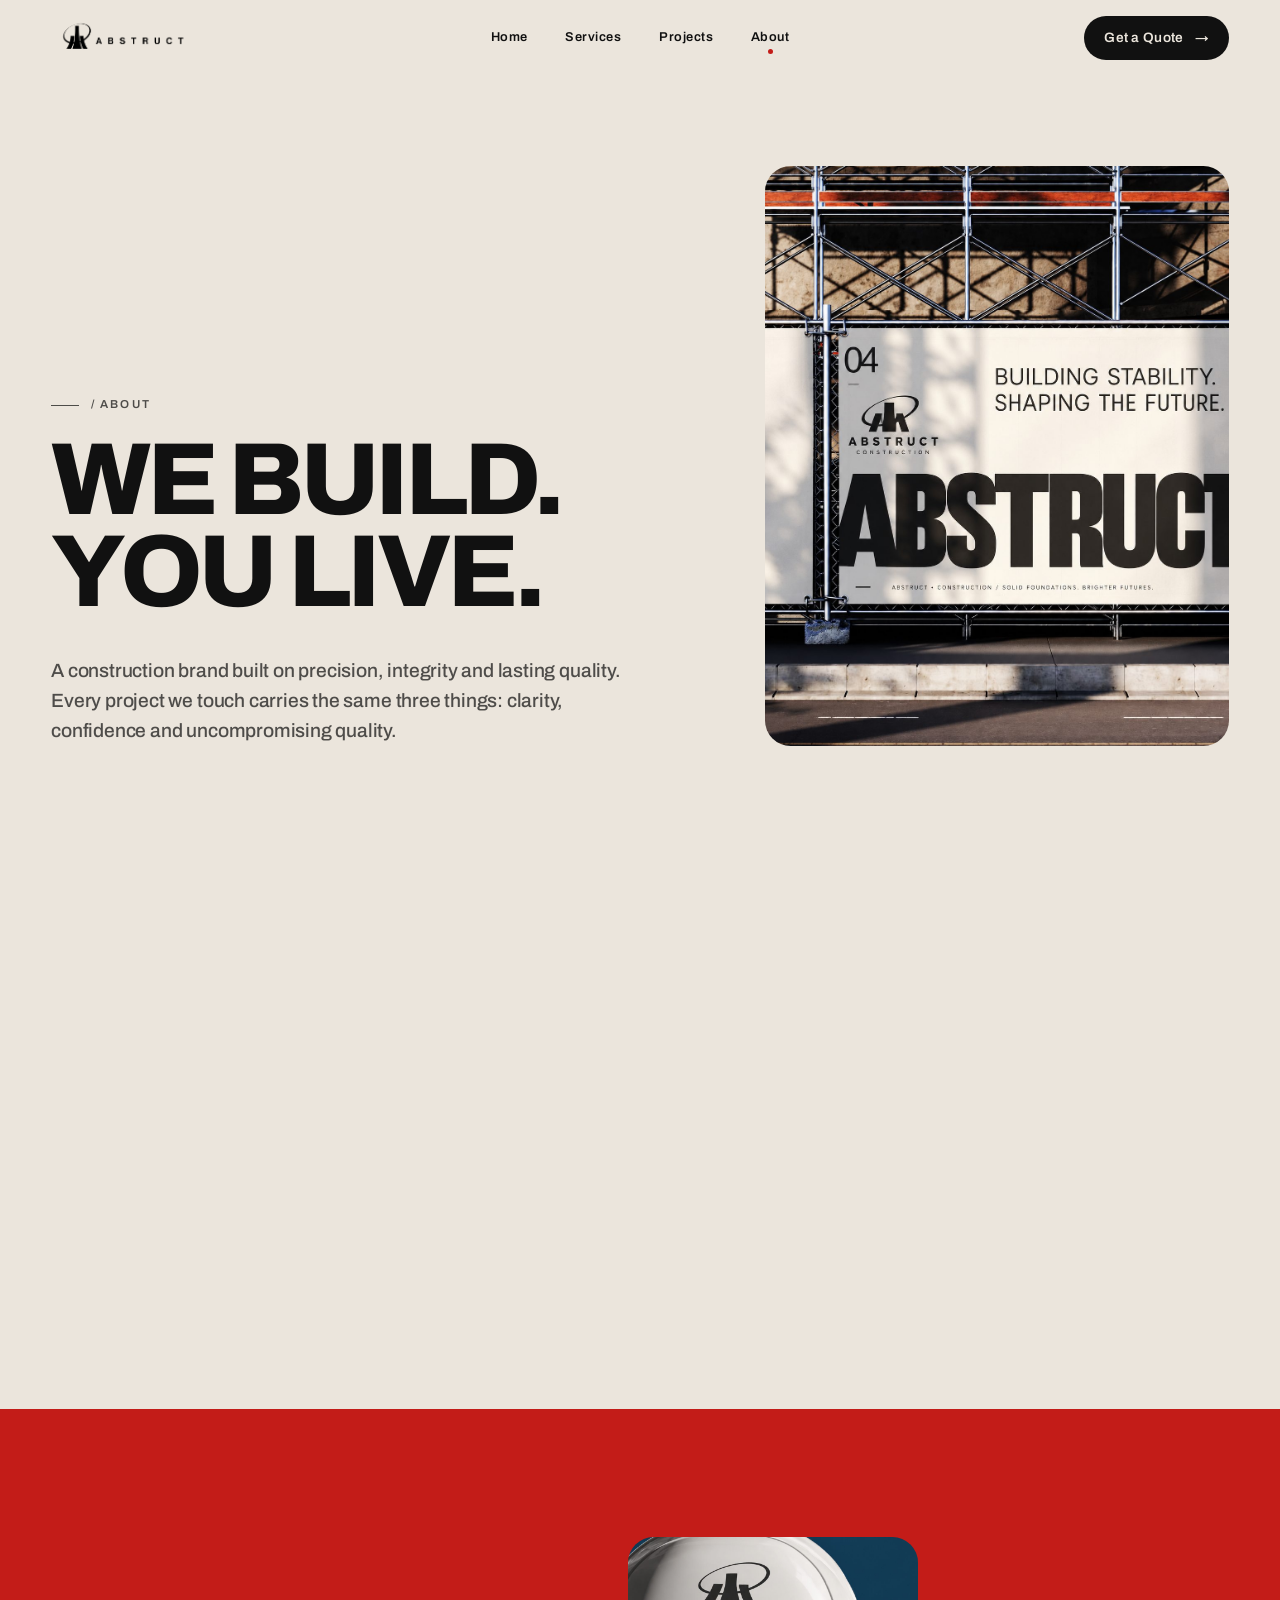
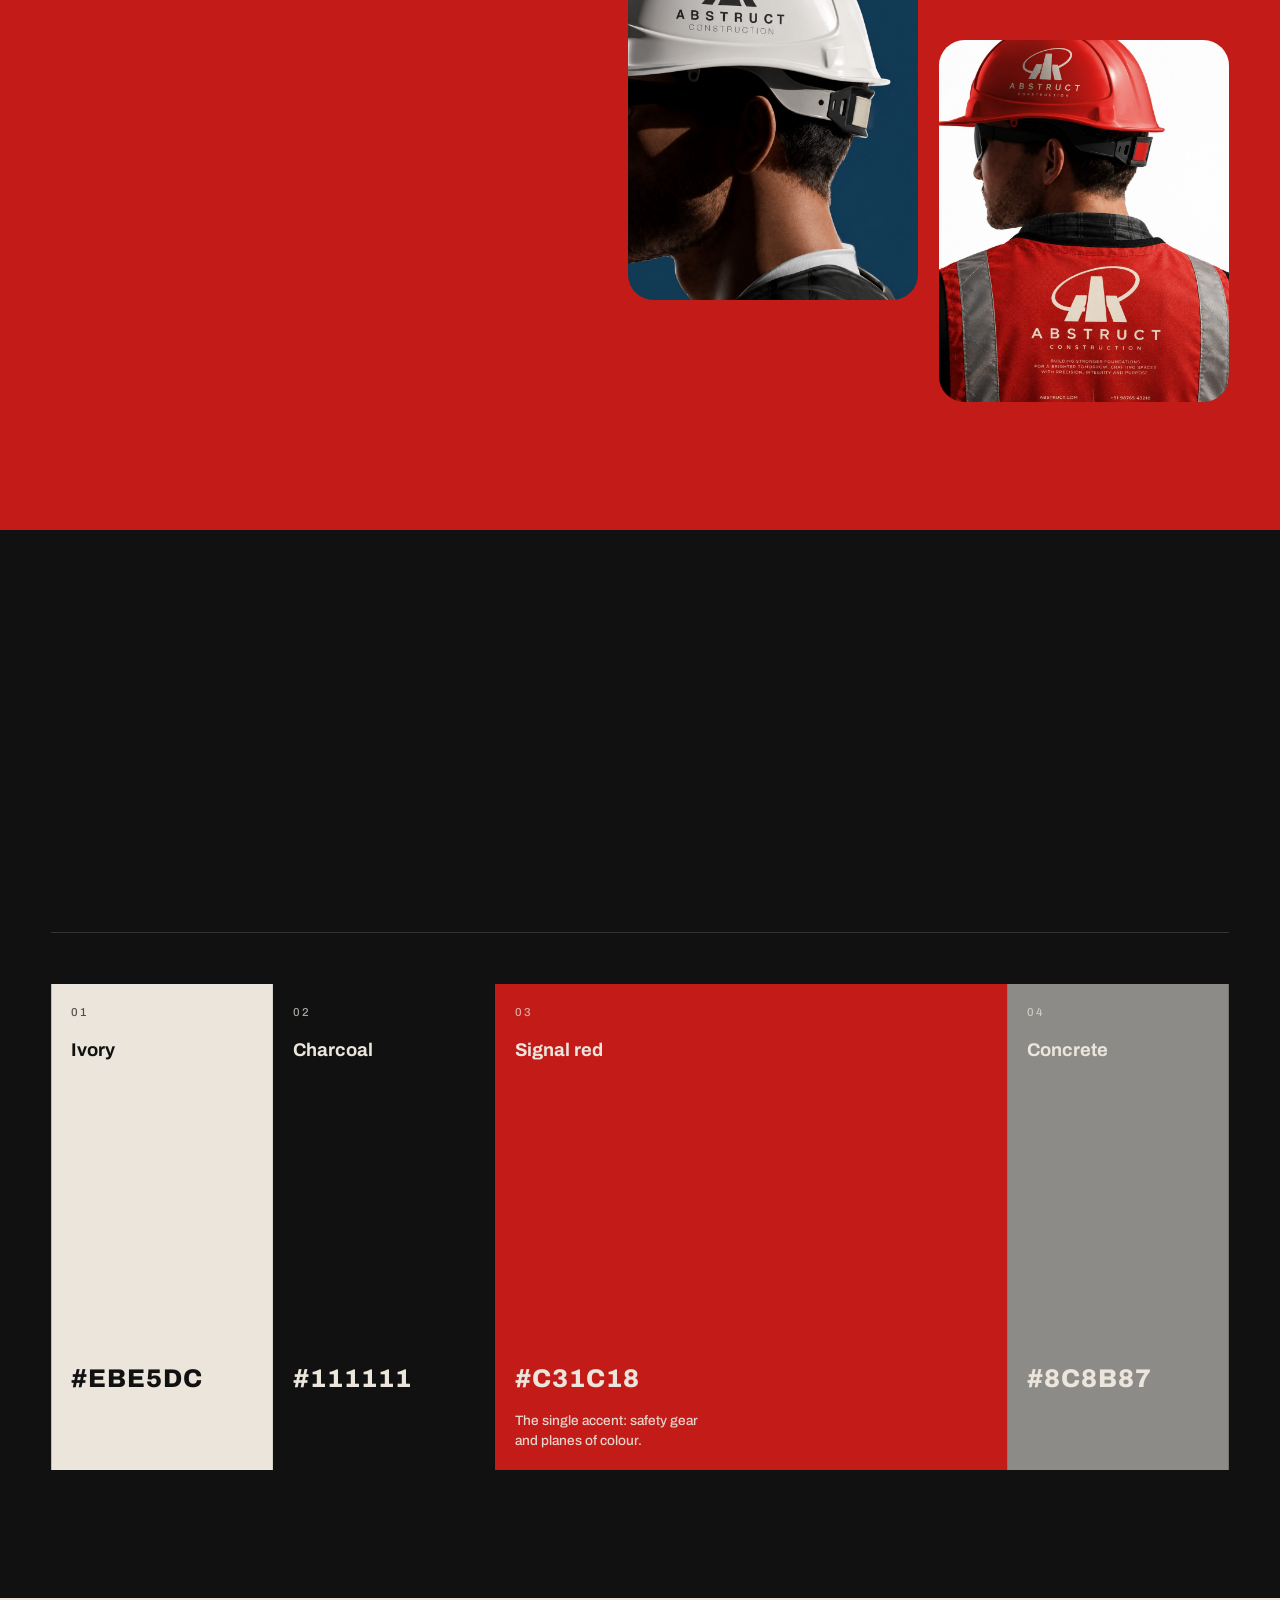
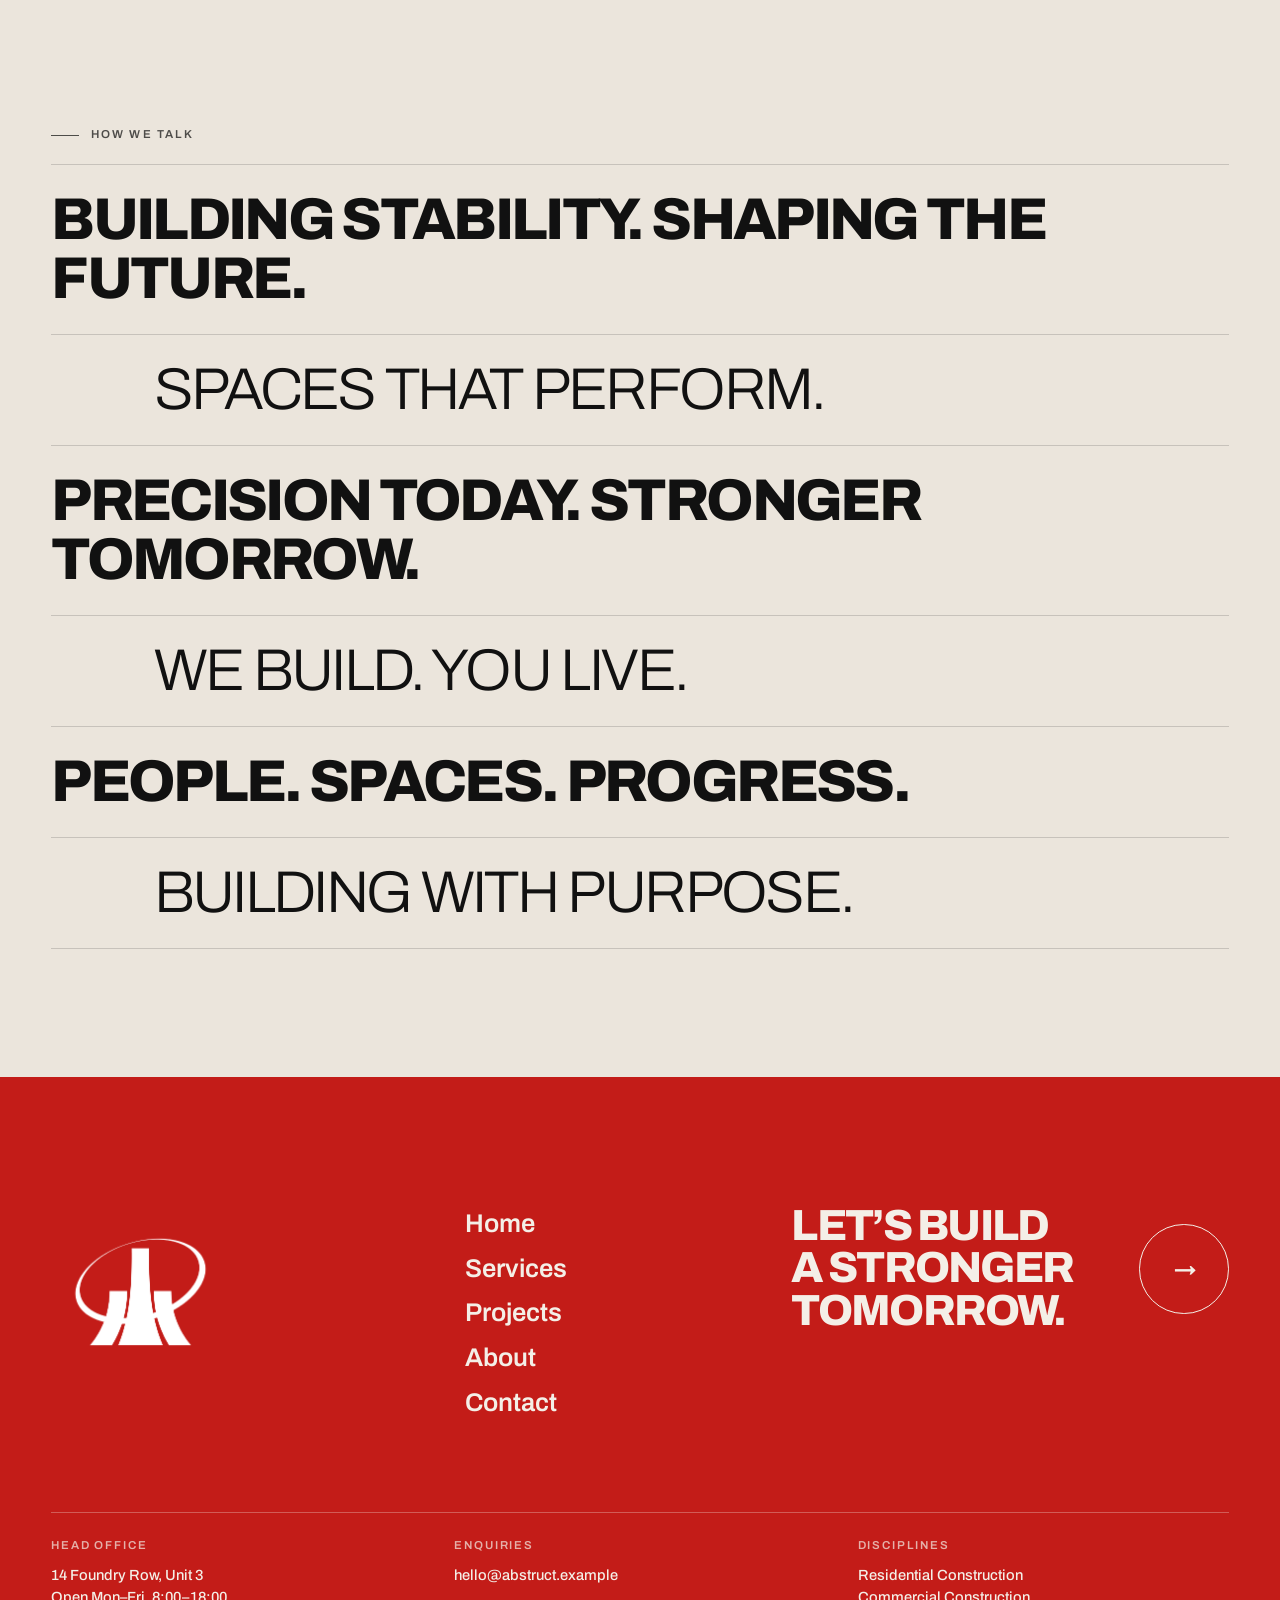
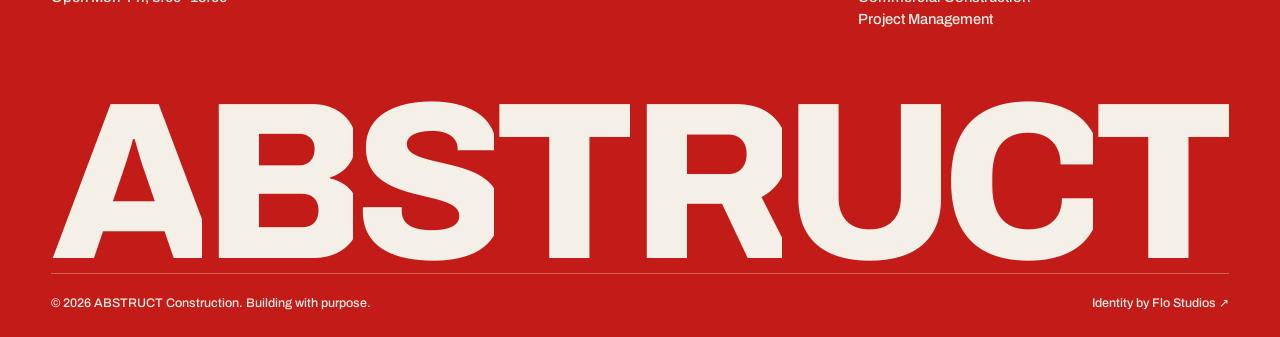
==== commit 73e0ee45: "Replace generic stats and ticker with a drawing-sheet track record - Home: stats strip becomes a tit" ====
--- a/about.html
+++ b/about.html
@@ -31,17 +31,7 @@
     </div>
   </section>
 
-  <section data-theme="light" aria-label="ABSTRUCT in numbers" style="padding-bottom:var(--gap)">
-    <div class="wrap">
-      <ul class="bigstats">
-        <li class="rv"><b data-count="15" data-suffix="+">15+</b><span>Years of experience</span></li>
-        <li class="rv" style="--d:.1s"><b data-count="250" data-suffix="+">250+</b><span>Projects completed</span></li>
-        <li class="rv" style="--d:.2s"><b data-count="98" data-suffix="%">98%</b><span>Client satisfaction</span></li>
-      </ul>
-    </div>
-  </section>
-
-  <section class="sec" data-theme="light" style="padding-top:0" aria-label="Our story">
+  <section class="sec" data-theme="light" aria-label="Our story">
     <div class="wrap story">
       <div>
         <p class="label rv">Our story</p>
@@ -49,7 +39,7 @@
       </div>
       <div class="story__cols">
         <p class="rv lede" style="--d:.1s">ABSTRUCT started on a simple complaint: buildings were being sold on renders and delivered on excuses. We set up to do it the other way round, with fewer promises, written down, and kept.</p>
-        <p class="rv" style="--d:.2s">Today we are site managers, engineers and cost planners working across residential, commercial and project management briefs. The structure is the same on every job: a named lead, a weekly look-ahead, and nothing hidden from the client.</p>
+        <p class="rv" style="--d:.2s">Fifteen years and more than 250 projects in, we are site managers, engineers and cost planners working across residential, commercial and project management briefs. Ninety-eight per cent of clients tell us they are satisfied, and the reason is the same on every job: a named lead, a weekly look-ahead, and nothing hidden from the client.</p>
         <p class="rv" style="--d:.3s"><a class="btn" href="projects.html">See the work <span class="arr" aria-hidden="true">→</span></a></p>
       </div>
     </div>
--- a/css/base.css
+++ b/css/base.css
@@ -196,16 +196,6 @@
 body[data-theme="red"] .cursor { background: var(--paper); }
 body[data-theme="red"] .cursor span { color: var(--red); }
 @media (hover: none), (pointer: coarse) { .cursor { display: none; } }
-
-/* ---------- marquee ---------- */
-.marquee { overflow: hidden; padding: clamp(1.25rem, 2.6vw, 2.2rem) 0; border-block: 1px solid var(--line); }
-.marquee__skew { transform: skewX(var(--skew, 0deg)); will-change: transform; }
-.marquee__track { display: flex; width: max-content; animation: marquee 38s linear infinite; }
-.marquee:hover .marquee__track { animation-play-state: paused; }
-.marquee__item { display: flex; align-items: center; font-size: clamp(2.2rem, 6.4vw, 6.2rem); font-weight: 800; text-transform: uppercase; letter-spacing: -.045em; line-height: 1; white-space: nowrap; }
-.marquee__item:nth-child(even) { font-weight: 300; font-stretch: 125%; }
-.marquee__item::after { content: ""; width: .32em; height: .32em; margin-inline: .55em; background: var(--red); flex: none; }
-@keyframes marquee { to { transform: translateX(-50%); } }
 
 /* ---------- footer ---------- */
 .foot { background: var(--red); color: var(--paper); padding-top: var(--gap); overflow: hidden; }
@@ -234,7 +224,6 @@
   body { transition: none; }
   .js .rv, .js .ln > span, .js .img-rv img, .foot__word b { opacity: 1; transform: none; transition: none; }
   .label::before { width: 28px; transition: none; }
-  .marquee__track { animation: none; }
   .curtain { display: none; }
   .nav { transition: none; }
 }
--- a/css/home.css
+++ b/css/home.css
@@ -19,17 +19,36 @@
 .hero__art .ground { fill: none; }
 .hero__tag { position: absolute; right: 0; bottom: 2.2rem; z-index: 2; text-align: right; font-size: .7rem; letter-spacing: .18em; text-transform: uppercase; color: var(--ink-2); }
 
-.stats { display: grid; grid-template-columns: repeat(3, minmax(0, 1fr)); border-top: 1px solid var(--line); }
-.stats li { display: flex; align-items: center; gap: .9rem; padding: 1.3rem 0 1.5rem; }
-.stats li + li { padding-left: clamp(1rem, 3vw, 3rem); border-left: 1px solid var(--line); }
-.stats b { font-size: clamp(2.2rem, 4.4vw, 4rem); font-weight: 800; letter-spacing: -.04em; line-height: 1; font-variant-numeric: tabular-nums; }
-.stats span { font-size: .7rem; letter-spacing: .14em; text-transform: uppercase; line-height: 1.35; max-width: 10ch; color: var(--ink-2); }
+.hero__sheet { padding-bottom: clamp(1rem, 2vw, 1.75rem); }
+.sheet { display: grid; grid-template-columns: minmax(0, 1.15fr) repeat(3, minmax(0, 2fr)); border: 1.5px solid var(--ink); }
+.sheet li { display: grid; align-content: space-between; gap: .3rem; min-height: 150px; padding: .8rem 1.1rem .9rem; }
+.sheet li + li { border-left: 1px solid var(--ink); }
+.sheet__k { display: flex; justify-content: space-between; gap: 1rem; font-size: .66rem; font-weight: 700; letter-spacing: .16em; text-transform: uppercase; color: var(--ink-2); }
+.sheet__k i { font-style: normal; color: var(--ink); }
+.sheet__t { font-size: .8rem; font-weight: 600; line-height: 1.45; }
+.sheet__id { background: var(--ink); color: var(--bg); }
+.sheet__id .sheet__k { color: inherit; opacity: .7; }
+.sheet__n { font-size: clamp(2.4rem, 4.2vw, 3.8rem); font-weight: 800; letter-spacing: -.045em; line-height: .95; font-variant-numeric: tabular-nums; }
+.sheet__u { font-size: .8rem; font-weight: 600; }
+.sheet__viz { display: flex; align-items: flex-end; justify-content: space-between; gap: 3px; height: 14px; margin-top: .45rem; }
+.sheet__viz i { display: block; flex: 0 0 auto; background: var(--ink); transform-origin: 50% 100%; }
+.sheet__viz[data-kind="rule"] i { width: 2px; height: 55%; }
+.sheet__viz[data-kind="rule"] i.is-major { height: 100%; }
+.sheet__viz[data-kind="blocks"] { justify-content: flex-start; align-items: center; gap: 4px; }
+.sheet__viz[data-kind="blocks"] i { flex: 1 1 0; max-width: 11px; aspect-ratio: 1; }
+.sheet__viz[data-kind="bars"] i { width: 2px; height: 100%; }
+.sheet__viz[data-kind="bars"] i.is-open { background: transparent; box-shadow: inset 0 0 0 1px var(--ink); }
+.sheet__cap { font-size: .62rem; letter-spacing: .14em; text-transform: uppercase; color: var(--ink-2); }
+.js .sheet__viz i { transform: scaleY(0); transition: transform .6s var(--spring); transition-delay: calc(.8s + var(--i) * var(--st, 30ms)); }
+.js .sheet.is-in .sheet__viz i { transform: none; }
+.sheet__viz[data-kind="bars"] { --st: 14ms; }
 
 @media (max-width: 900px) {
   .hero__grid { grid-template-columns: 1fr; }
   .hero__art { min-height: 0; aspect-ratio: 640 / 700; max-height: 70vh; justify-self: center; width: min(100%, 480px); }
-  .stats { grid-template-columns: 1fr; }
-  .stats li + li { padding-left: 0; border-left: 0; border-top: 1px solid var(--line); }
+  .sheet { grid-template-columns: 1fr; }
+  .sheet li { min-height: 0; gap: .5rem; }
+  .sheet li + li { border-left: 0; border-top: 1px solid var(--ink); }
 }
 
 /* ---------- beam (scroll-pinned) ---------- */
@@ -136,6 +155,7 @@
 .quote .btn { margin-top: clamp(1.5rem, 3.5vw, 2.5rem); }
 
 @media (prefers-reduced-motion: reduce) {
+  .js .sheet__viz i { transform: none; transition: none; }
   .js .hero__plane, .js .hero__art .blk { transform: none; transition: none; opacity: 1; }
   .js .svc__p { clip-path: none; }
   .js .mono img { --y: 0%; transition: none; }
--- a/css/inner.css
+++ b/css/inner.css
@@ -141,12 +141,7 @@
 .about-hero__grid { display: grid; grid-template-columns: minmax(0, 7fr) minmax(0, 5fr); gap: clamp(2rem, 5vw, 6rem); align-items: end; }
 .about-hero__fig { aspect-ratio: 4 / 5; overflow: hidden; border-radius: var(--r); max-height: 78vh; justify-self: end; width: 100%; }
 .about-hero__fig img { width: 100%; height: 100%; object-fit: cover; object-position: 50% 40%; }
-.bigstats { display: grid; grid-template-columns: repeat(3, minmax(0, 1fr)); border-top: 1px solid var(--line); }
-.bigstats li { padding: clamp(1.5rem, 3vw, 3rem) 0; }
-.bigstats li + li { padding-left: clamp(1rem, 3vw, 3rem); border-left: 1px solid var(--line); }
-.bigstats b { display: block; font-size: clamp(3.4rem, 10vw, 10rem); font-weight: 800; letter-spacing: -.05em; line-height: .9; font-variant-numeric: tabular-nums; }
-.bigstats span { display: block; margin-top: .8rem; font-size: .72rem; letter-spacing: .16em; text-transform: uppercase; color: var(--ink-2); }
-@media (max-width: 900px) { .about-hero__grid { grid-template-columns: 1fr; } .about-hero__fig { aspect-ratio: 4 / 3; justify-self: stretch; } .bigstats { grid-template-columns: 1fr; } .bigstats li + li { padding-left: 0; border-left: 0; border-top: 1px solid var(--line); } }
+@media (max-width: 900px) { .about-hero__grid { grid-template-columns: 1fr; } .about-hero__fig { aspect-ratio: 4 / 3; justify-self: stretch; } }
 
 .story { display: grid; grid-template-columns: minmax(0, 6fr) minmax(0, 5fr); gap: clamp(2rem, 6vw, 7rem); }
 .story .big { font-size: clamp(1.8rem, 3.8vw, 3.6rem); text-transform: none; letter-spacing: -.035em; font-weight: 700; line-height: 1.08; }
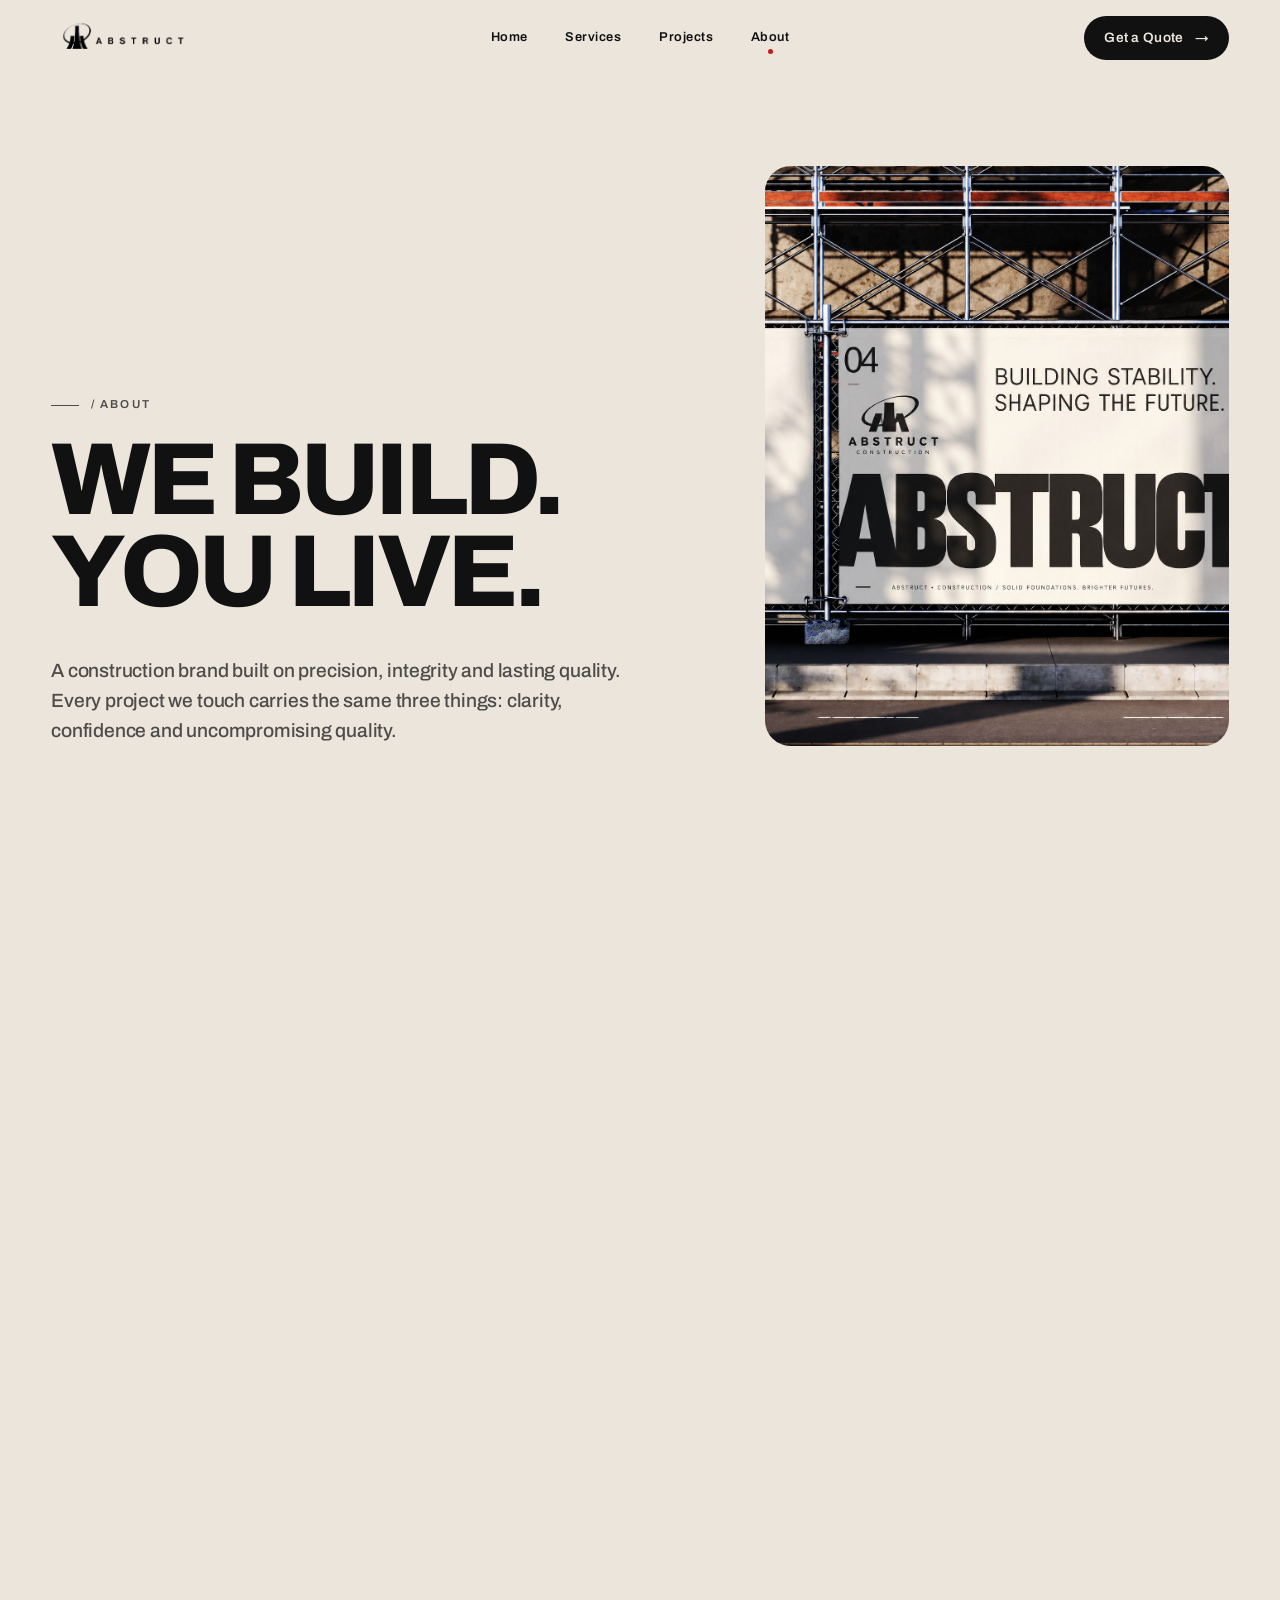
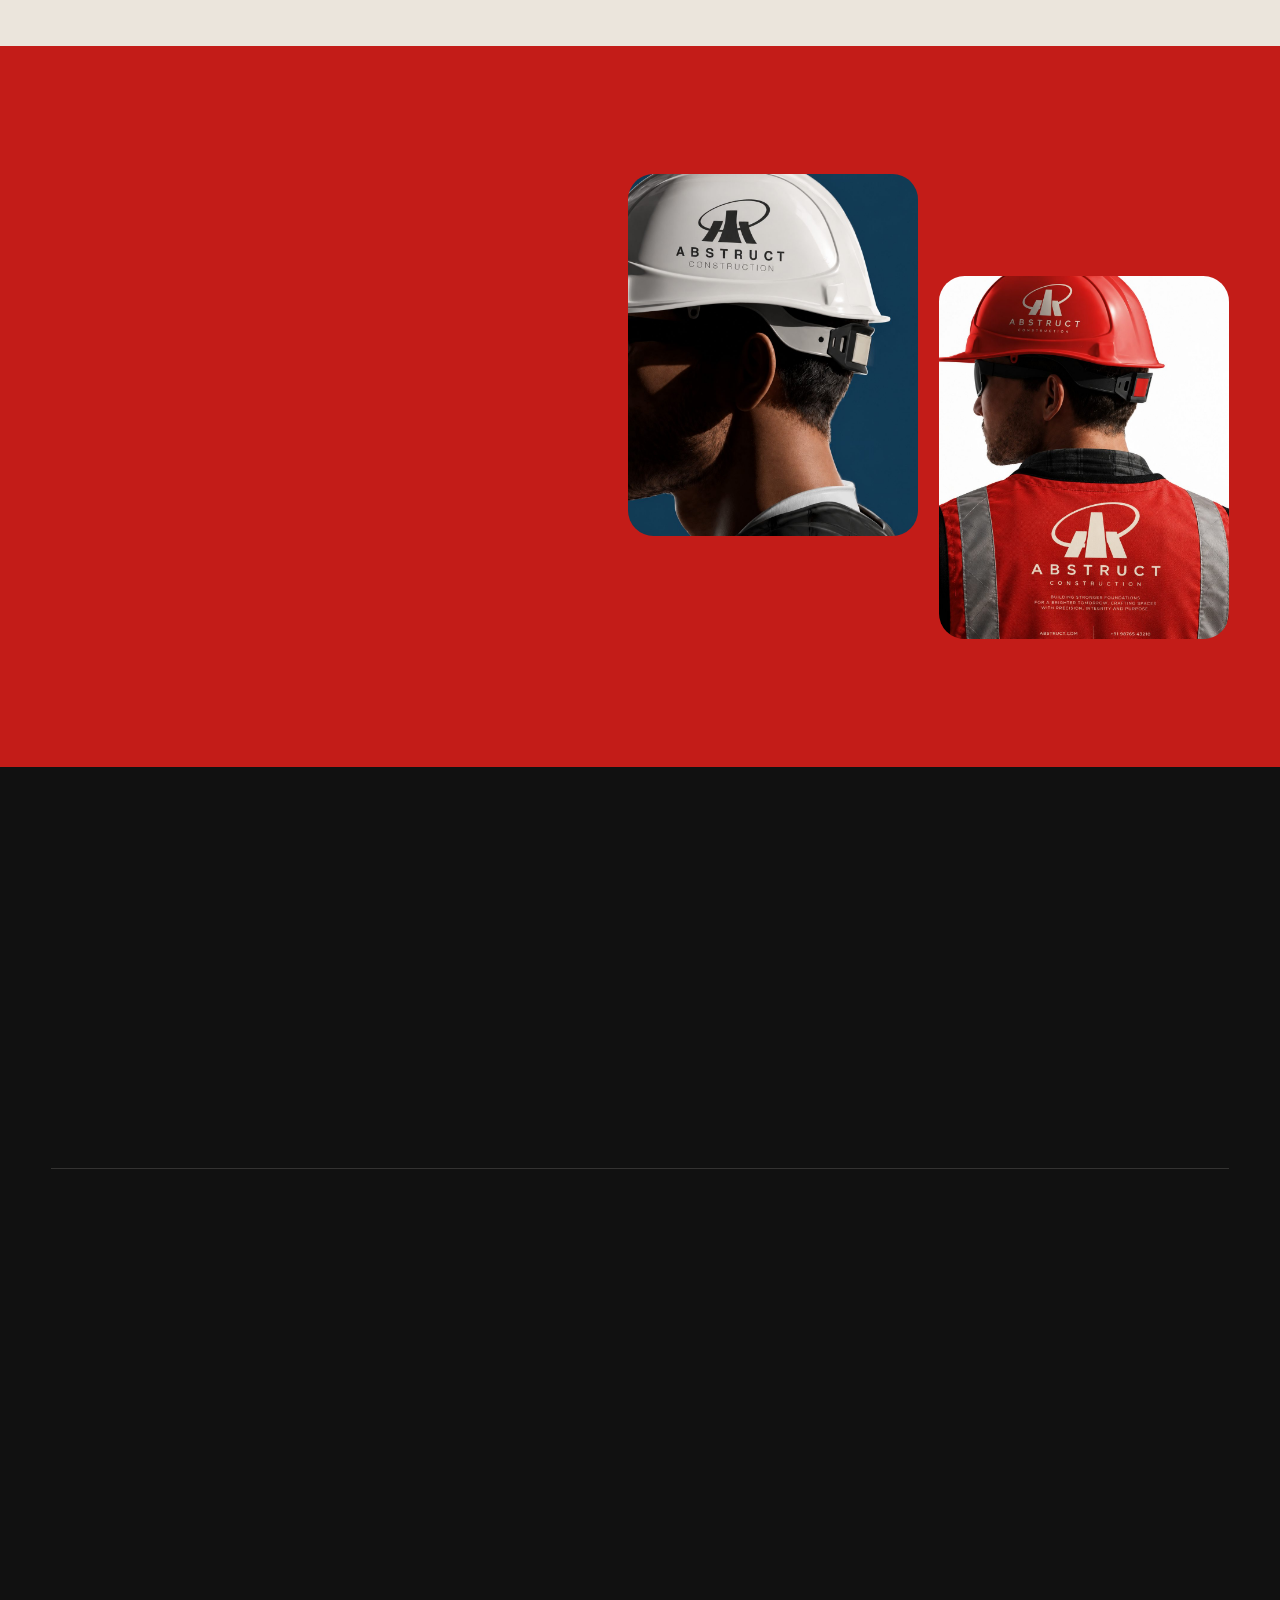
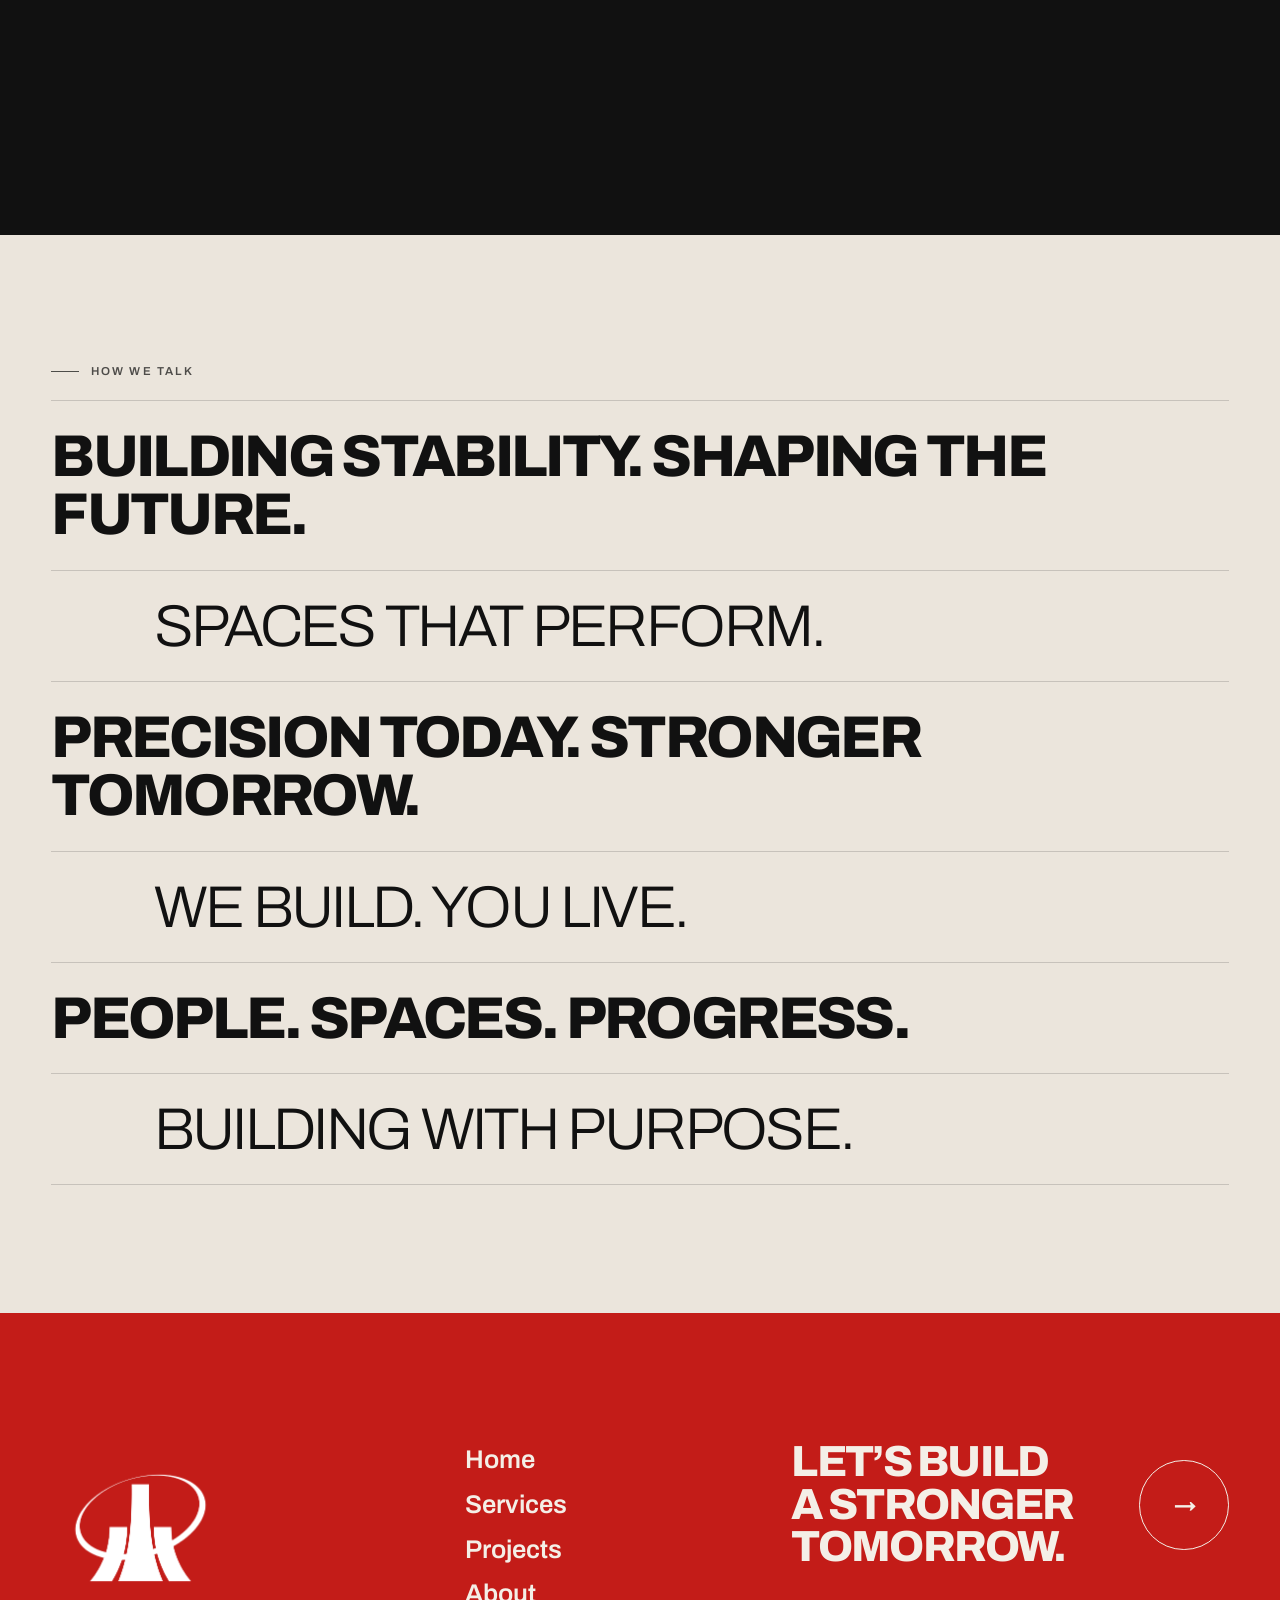
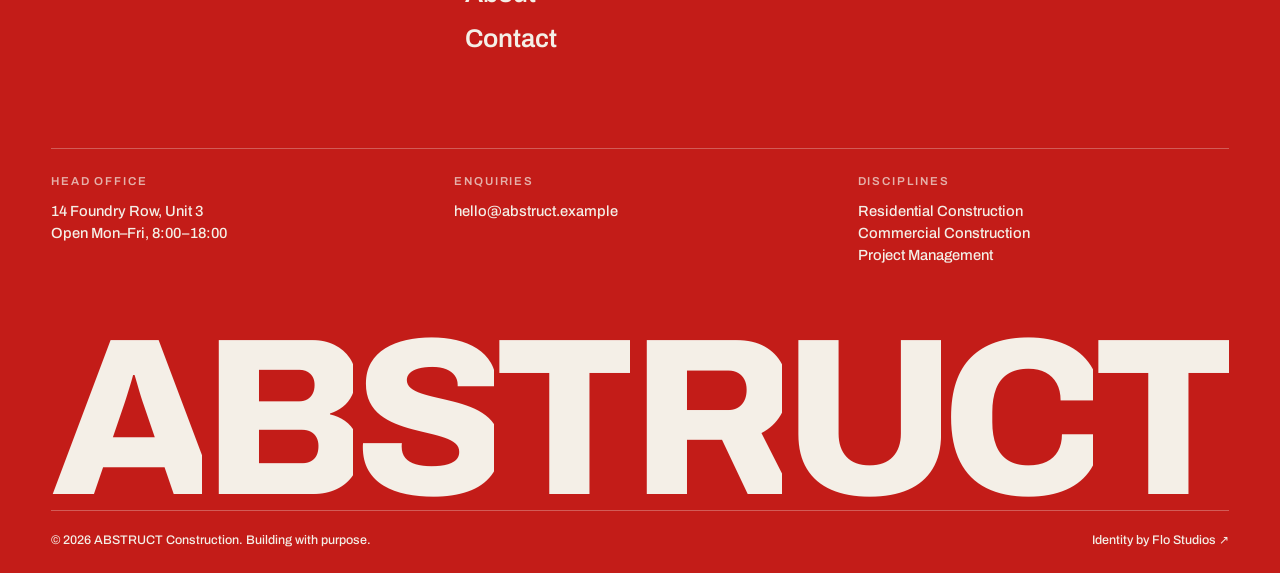
==== commit e9342437: "Replace stats with paperboard tags on Home and About - New shared js/tags.js: four greyboard tags hu" ====
--- a/about.html
+++ b/about.html
@@ -31,7 +31,11 @@
     </div>
   </section>
 
-  <section class="sec" data-theme="light" aria-label="Our story">
+  <section data-theme="light" aria-label="ABSTRUCT track record" style="padding-bottom:var(--gap)">
+    <div class="wrap" data-tags></div>
+  </section>
+
+  <section class="sec" data-theme="light" style="padding-top:0" aria-label="Our story">
     <div class="wrap story">
       <div>
         <p class="label rv">Our story</p>
@@ -39,7 +43,7 @@
       </div>
       <div class="story__cols">
         <p class="rv lede" style="--d:.1s">ABSTRUCT started on a simple complaint: buildings were being sold on renders and delivered on excuses. We set up to do it the other way round, with fewer promises, written down, and kept.</p>
-        <p class="rv" style="--d:.2s">Fifteen years and more than 250 projects in, we are site managers, engineers and cost planners working across residential, commercial and project management briefs. Ninety-eight per cent of clients tell us they are satisfied, and the reason is the same on every job: a named lead, a weekly look-ahead, and nothing hidden from the client.</p>
+        <p class="rv" style="--d:.2s">Today we are site managers, engineers and cost planners working across residential, commercial and project management briefs. The structure is the same on every job: a named lead, a weekly look-ahead, and nothing hidden from the client.</p>
         <p class="rv" style="--d:.3s"><a class="btn" href="projects.html">See the work <span class="arr" aria-hidden="true">→</span></a></p>
       </div>
     </div>
@@ -81,6 +85,7 @@
 
 </main>
 <script src="js/core.js"></script>
+<script src="js/tags.js"></script>
 <script src="js/data.js"></script>
 <script src="js/about.js"></script>
 </body>
--- a/css/home.css
+++ b/css/home.css
@@ -19,36 +19,10 @@
 .hero__art .ground { fill: none; }
 .hero__tag { position: absolute; right: 0; bottom: 2.2rem; z-index: 2; text-align: right; font-size: .7rem; letter-spacing: .18em; text-transform: uppercase; color: var(--ink-2); }
 
-.hero__sheet { padding-bottom: clamp(1rem, 2vw, 1.75rem); }
-.sheet { display: grid; grid-template-columns: minmax(0, 1.15fr) repeat(3, minmax(0, 2fr)); border: 1.5px solid var(--ink); }
-.sheet li { display: grid; align-content: space-between; gap: .3rem; min-height: 150px; padding: .8rem 1.1rem .9rem; }
-.sheet li + li { border-left: 1px solid var(--ink); }
-.sheet__k { display: flex; justify-content: space-between; gap: 1rem; font-size: .66rem; font-weight: 700; letter-spacing: .16em; text-transform: uppercase; color: var(--ink-2); }
-.sheet__k i { font-style: normal; color: var(--ink); }
-.sheet__t { font-size: .8rem; font-weight: 600; line-height: 1.45; }
-.sheet__id { background: var(--ink); color: var(--bg); }
-.sheet__id .sheet__k { color: inherit; opacity: .7; }
-.sheet__n { font-size: clamp(2.4rem, 4.2vw, 3.8rem); font-weight: 800; letter-spacing: -.045em; line-height: .95; font-variant-numeric: tabular-nums; }
-.sheet__u { font-size: .8rem; font-weight: 600; }
-.sheet__viz { display: flex; align-items: flex-end; justify-content: space-between; gap: 3px; height: 14px; margin-top: .45rem; }
-.sheet__viz i { display: block; flex: 0 0 auto; background: var(--ink); transform-origin: 50% 100%; }
-.sheet__viz[data-kind="rule"] i { width: 2px; height: 55%; }
-.sheet__viz[data-kind="rule"] i.is-major { height: 100%; }
-.sheet__viz[data-kind="blocks"] { justify-content: flex-start; align-items: center; gap: 4px; }
-.sheet__viz[data-kind="blocks"] i { flex: 1 1 0; max-width: 11px; aspect-ratio: 1; }
-.sheet__viz[data-kind="bars"] i { width: 2px; height: 100%; }
-.sheet__viz[data-kind="bars"] i.is-open { background: transparent; box-shadow: inset 0 0 0 1px var(--ink); }
-.sheet__cap { font-size: .62rem; letter-spacing: .14em; text-transform: uppercase; color: var(--ink-2); }
-.js .sheet__viz i { transform: scaleY(0); transition: transform .6s var(--spring); transition-delay: calc(.8s + var(--i) * var(--st, 30ms)); }
-.js .sheet.is-in .sheet__viz i { transform: none; }
-.sheet__viz[data-kind="bars"] { --st: 14ms; }
 
 @media (max-width: 900px) {
   .hero__grid { grid-template-columns: 1fr; }
   .hero__art { min-height: 0; aspect-ratio: 640 / 700; max-height: 70vh; justify-self: center; width: min(100%, 480px); }
-  .sheet { grid-template-columns: 1fr; }
-  .sheet li { min-height: 0; gap: .5rem; }
-  .sheet li + li { border-left: 0; border-top: 1px solid var(--ink); }
 }
 
 /* ---------- beam (scroll-pinned) ---------- */
@@ -155,7 +129,6 @@
 .quote .btn { margin-top: clamp(1.5rem, 3.5vw, 2.5rem); }
 
 @media (prefers-reduced-motion: reduce) {
-  .js .sheet__viz i { transform: none; transition: none; }
   .js .hero__plane, .js .hero__art .blk { transform: none; transition: none; opacity: 1; }
   .js .svc__p { clip-path: none; }
   .js .mono img { --y: 0%; transition: none; }
@@ -170,3 +143,61 @@
   .beam__fig { width: 190%; max-width: none; flex: none; }
   .beam__stick { justify-items: center; }
 }
+
+/* ---------- track record: paperboard tags hung on a rope ---------- */
+.hero__tags { padding-bottom: clamp(1rem, 2vw, 1.75rem); }
+.boards { --board: #ABA89F; position: relative; display: grid; grid-template-columns: minmax(0, 1fr) repeat(3, minmax(0, 1.5fr)); gap: clamp(.75rem, 2vw, 1.75rem); padding-top: 8px; }
+.boards::before { content: ""; position: absolute; left: -2%; right: -2%; top: 6px; height: 3px; border-radius: 2px; background: repeating-linear-gradient(100deg, #111 0 5px, #3d3d3b 5px 7px); }
+.tag { --r: 0deg; position: relative; padding-top: 34px; transform-origin: 50% 0; filter: drop-shadow(0 12px 9px rgba(17, 17, 17, .22)); }
+.tag::before { content: ""; position: absolute; left: 50%; top: 0; z-index: 3; width: 1.5px; height: 54px; margin-left: -.75px; background: #111; }
+.tag--ink { --board: #1a1a19; }
+.tag__shape { position: relative; min-height: 196px; clip-path: polygon(10% 0, 90% 0, 100% 12%, 100% 100%, 0 100%, 0 12%);
+  background: repeating-linear-gradient(90deg, rgba(0, 0, 0, .2) 0 2px, rgba(255, 255, 255, .14) 2px 4px), color-mix(in srgb, var(--board) 62%, #d9d0c0); }
+.tag__liner { position: absolute; inset: 0; clip-path: polygon(10% 0, 90% 0, 100% 12%, 100% 100%, 0 100%, 0 12%);
+  background:
+    url("data:image/svg+xml;utf8,<svg xmlns='http://www.w3.org/2000/svg' width='260' height='260'><filter id='f'><feTurbulence type='fractalNoise' baseFrequency='.012 .55' numOctaves='3' seed='4'/><feColorMatrix values='0 0 0 0 .2 0 0 0 0 .17 0 0 0 0 .12 0 0 0 .6 -.14'/></filter><rect width='100%' height='100%' filter='url(%23f)'/></svg>"),
+    url("data:image/svg+xml;utf8,<svg xmlns='http://www.w3.org/2000/svg' width='180' height='180'><filter id='g'><feTurbulence type='fractalNoise' baseFrequency='.9' numOctaves='2' seed='11'/><feColorMatrix values='0 0 0 0 .1 0 0 0 0 .1 0 0 0 0 .1 0 0 0 .5 -.12'/></filter><rect width='100%' height='100%' filter='url(%23g)'/></svg>"),
+    var(--board); }
+.tag__hole { position: absolute; left: 50%; top: 14px; z-index: 2; width: 17px; height: 17px; margin-left: -8.5px; border-radius: 50%; background: var(--bg); box-shadow: 0 0 0 4px rgba(244, 239, 231, .5), inset 0 2px 3px rgba(0, 0, 0, .45); }
+.tag--ink .tag__hole { box-shadow: 0 0 0 4px rgba(244, 239, 231, .22), inset 0 2px 3px rgba(0, 0, 0, .6); }
+.tag__in { position: relative; z-index: 1; display: grid; align-content: start; gap: .28rem; min-height: 196px; padding: 2.5rem 1.15rem 1.9rem; color: #111; }
+.tag--ink .tag__in { color: #EBE5DC; align-content: space-between; }
+.tag__k { display: flex; justify-content: space-between; gap: 1rem; font-size: .64rem; font-weight: 700; letter-spacing: .17em; text-transform: uppercase; opacity: .72; }
+.tag__k b { font-weight: 700; }
+.tag__n { display: block; margin-top: .15rem; font-size: clamp(2.6rem, 4.6vw, 4.3rem); font-weight: 800; font-stretch: 112%; letter-spacing: -.03em; line-height: .95; font-variant-numeric: tabular-nums; filter: url(#ink); }
+.tag__n--red { color: var(--red); }
+.tag__u { font-size: .8rem; font-weight: 700; }
+.tag__mark { font-size: clamp(.8rem, 1.2vw, 1.15rem); line-height: 1.1; letter-spacing: .22em; white-space: nowrap; }
+.tag__cap { font-size: .6rem; font-weight: 600; letter-spacing: .14em; text-transform: uppercase; opacity: .66; }
+.tag__viz { display: flex; align-items: flex-end; justify-content: space-between; gap: 3px; height: 14px; margin-top: .55rem; }
+.tag__viz i { display: block; flex: 0 0 auto; background: currentColor; transform-origin: 50% 100%; }
+.tag__viz[data-kind="rule"] i { width: 2px; height: 55%; }
+.tag__viz[data-kind="rule"] i.is-major { height: 100%; }
+.tag__viz[data-kind="holes"] { justify-content: flex-start; align-items: center; gap: 4px; }
+.tag__viz[data-kind="holes"] i { flex: 1 1 0; max-width: 11px; aspect-ratio: 1; border-radius: 50%; background: var(--bg); box-shadow: inset 0 1.5px 2px rgba(0, 0, 0, .5); transform-origin: 50% 50%; }
+.tag__viz[data-kind="bars"] i { width: 2px; height: 100%; }
+.tag__viz[data-kind="bars"] i.is-open { background: transparent; box-shadow: inset 0 0 0 1px currentColor; }
+
+.js .tag { transform: rotate(calc(var(--r) + 16deg)); }
+.js .boards.is-in .tag:not(.is-settled) { animation: swing 1.9s cubic-bezier(.3, .6, .4, 1) both; animation-delay: calc(var(--i) * .11s + .1s); }
+.tag.is-settled { transform: rotate(var(--r)); }
+.tag.is-settled:hover { animation: nudge 1.3s ease-out; }
+@keyframes swing { 0% { transform: rotate(calc(var(--r) + 16deg)); } 22% { transform: rotate(calc(var(--r) - 9deg)); } 44% { transform: rotate(calc(var(--r) + 5deg)); } 66% { transform: rotate(calc(var(--r) - 2.4deg)); } 84% { transform: rotate(calc(var(--r) + .9deg)); } 100% { transform: rotate(var(--r)); } }
+@keyframes nudge { 0% { transform: rotate(var(--r)); } 25% { transform: rotate(calc(var(--r) - 5deg)); } 50% { transform: rotate(calc(var(--r) + 3deg)); } 75% { transform: rotate(calc(var(--r) - 1.2deg)); } 100% { transform: rotate(var(--r)); } }
+.js .tag__n { opacity: 0; }
+.js .boards.is-in .tag__n { animation: thunk .55s cubic-bezier(.2, .9, .3, 1.15) both; animation-delay: calc(1s + var(--i) * .16s); }
+@keyframes thunk { 0% { opacity: 0; transform: scale(1.7) rotate(-3deg); } 55% { opacity: 1; transform: scale(.96) rotate(.5deg); } 100% { opacity: 1; transform: none; } }
+.js .tag__viz i { transform: scale(0); transition: transform .6s var(--spring); transition-delay: calc(1.1s + var(--i) * var(--st, 30ms) + var(--i) * 0ms); }
+.js .boards.is-in .tag__viz i { transform: none; }
+.tag__viz[data-kind="bars"] { --st: 14ms; }
+
+@media (max-width: 900px) {
+  .boards { grid-template-columns: repeat(2, minmax(0, 1fr)); row-gap: 1.5rem; }
+  .boards::before, .tag::before { display: none; }
+  .tag { padding-top: 0; transform-origin: 50% 50%; }
+}
+@media (max-width: 520px) { .boards { grid-template-columns: 1fr; } }
+@media (prefers-reduced-motion: reduce) {
+  .js .tag, .tag.is-settled { transform: rotate(var(--r)); animation: none !important; }
+  .js .tag__n, .js .tag__viz i { opacity: 1; transform: none; animation: none !important; transition: none; }
+}
